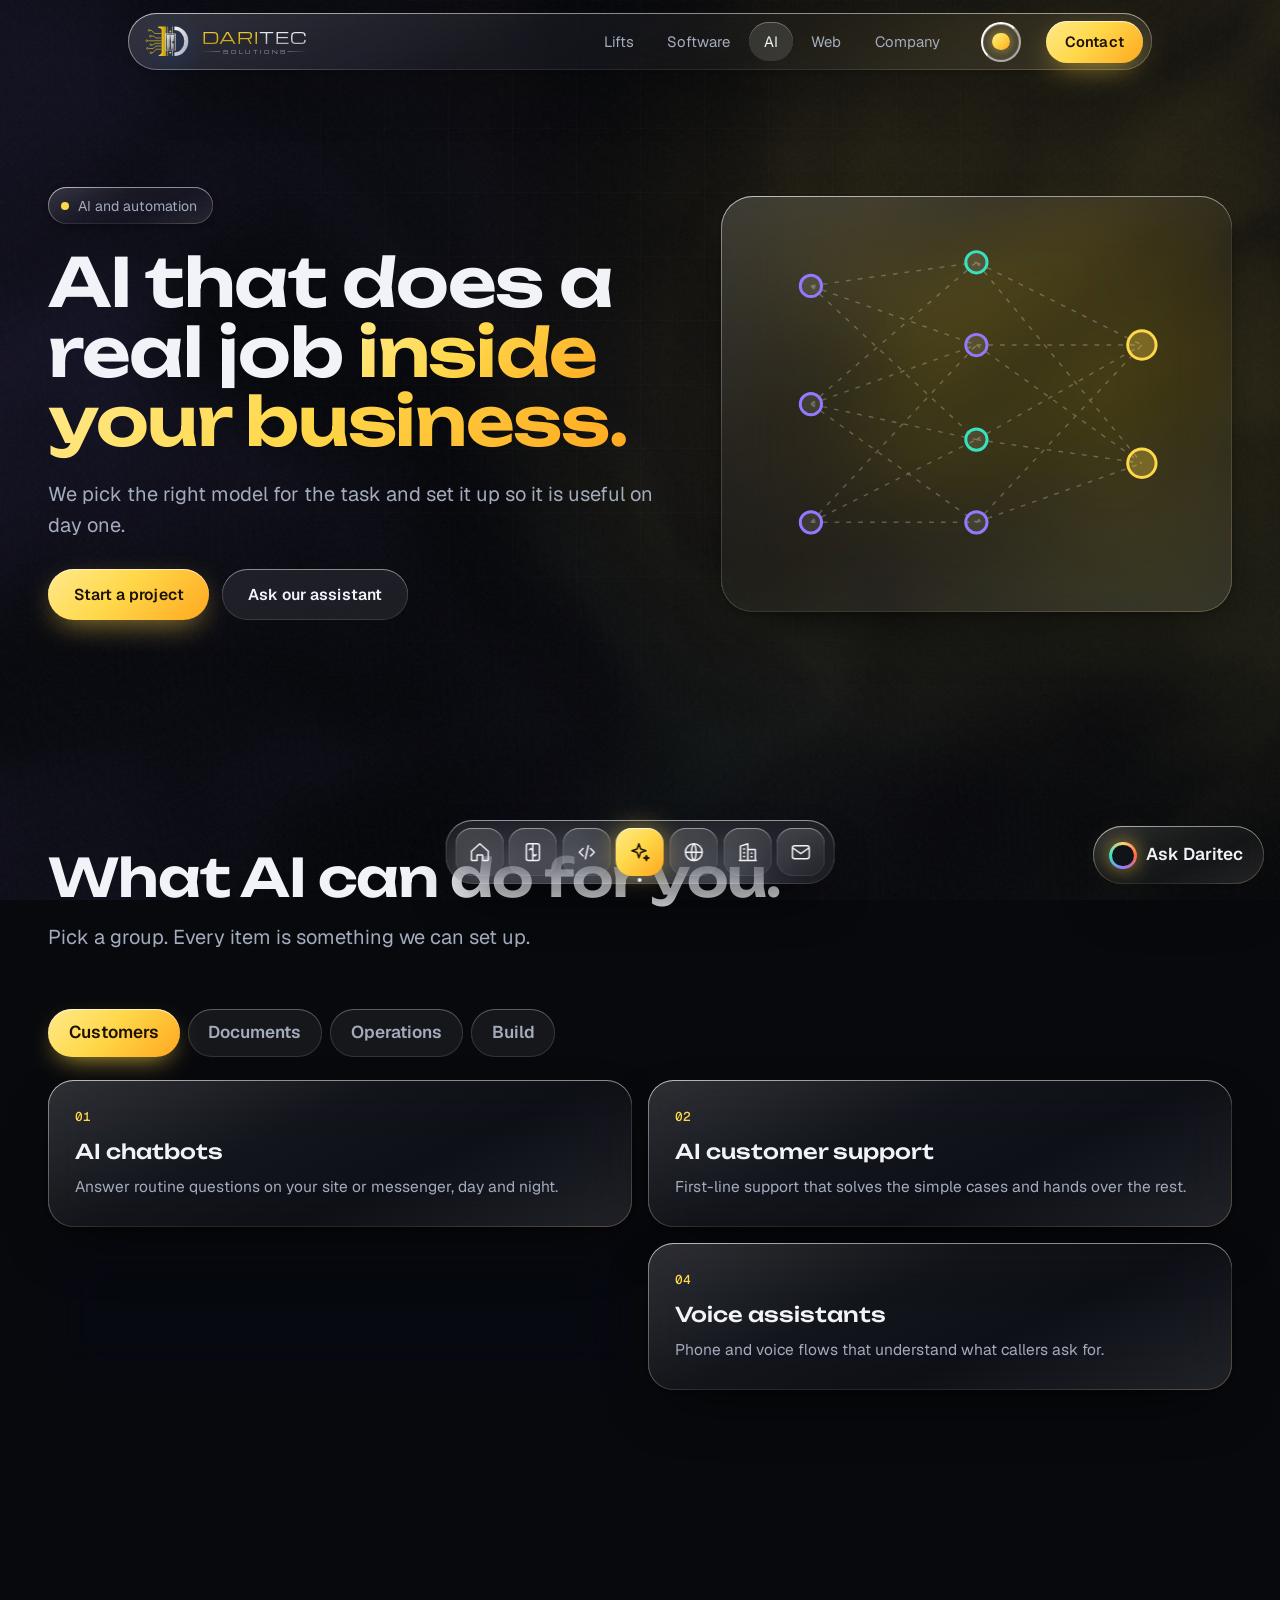
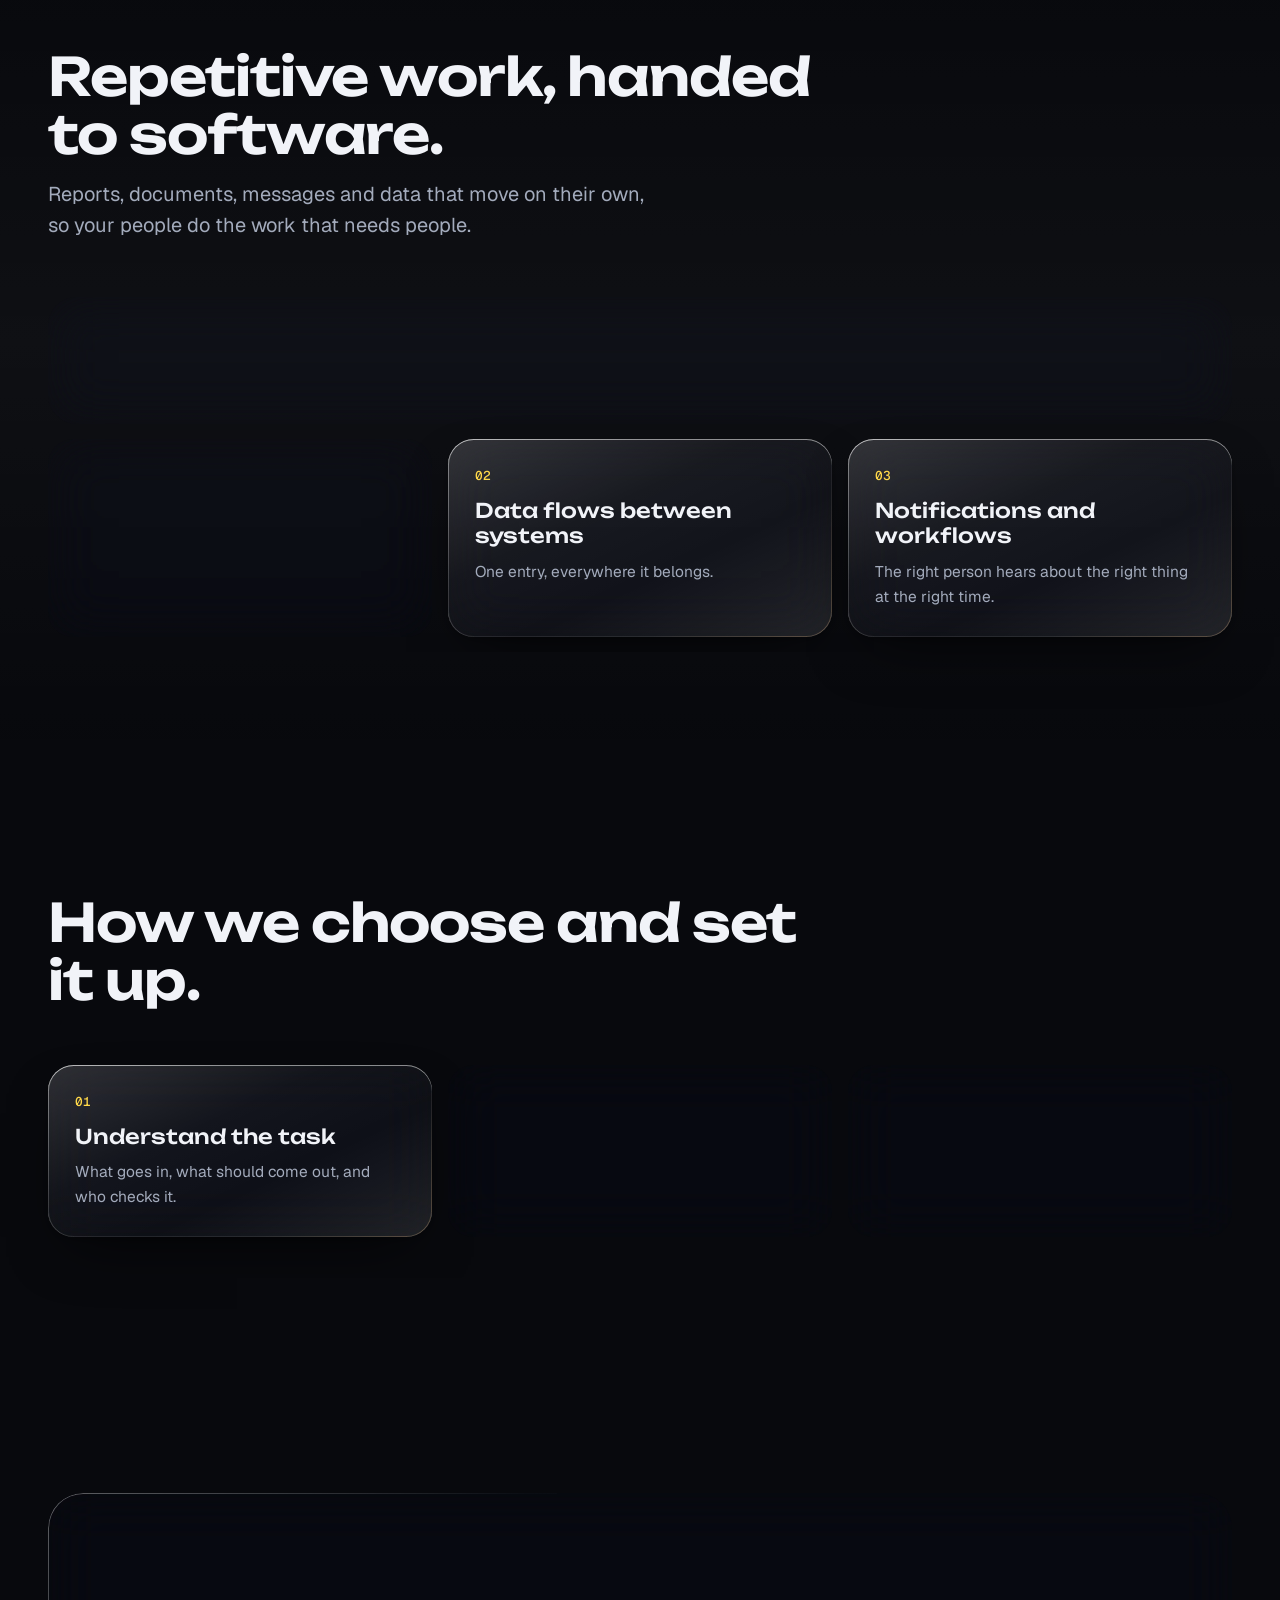
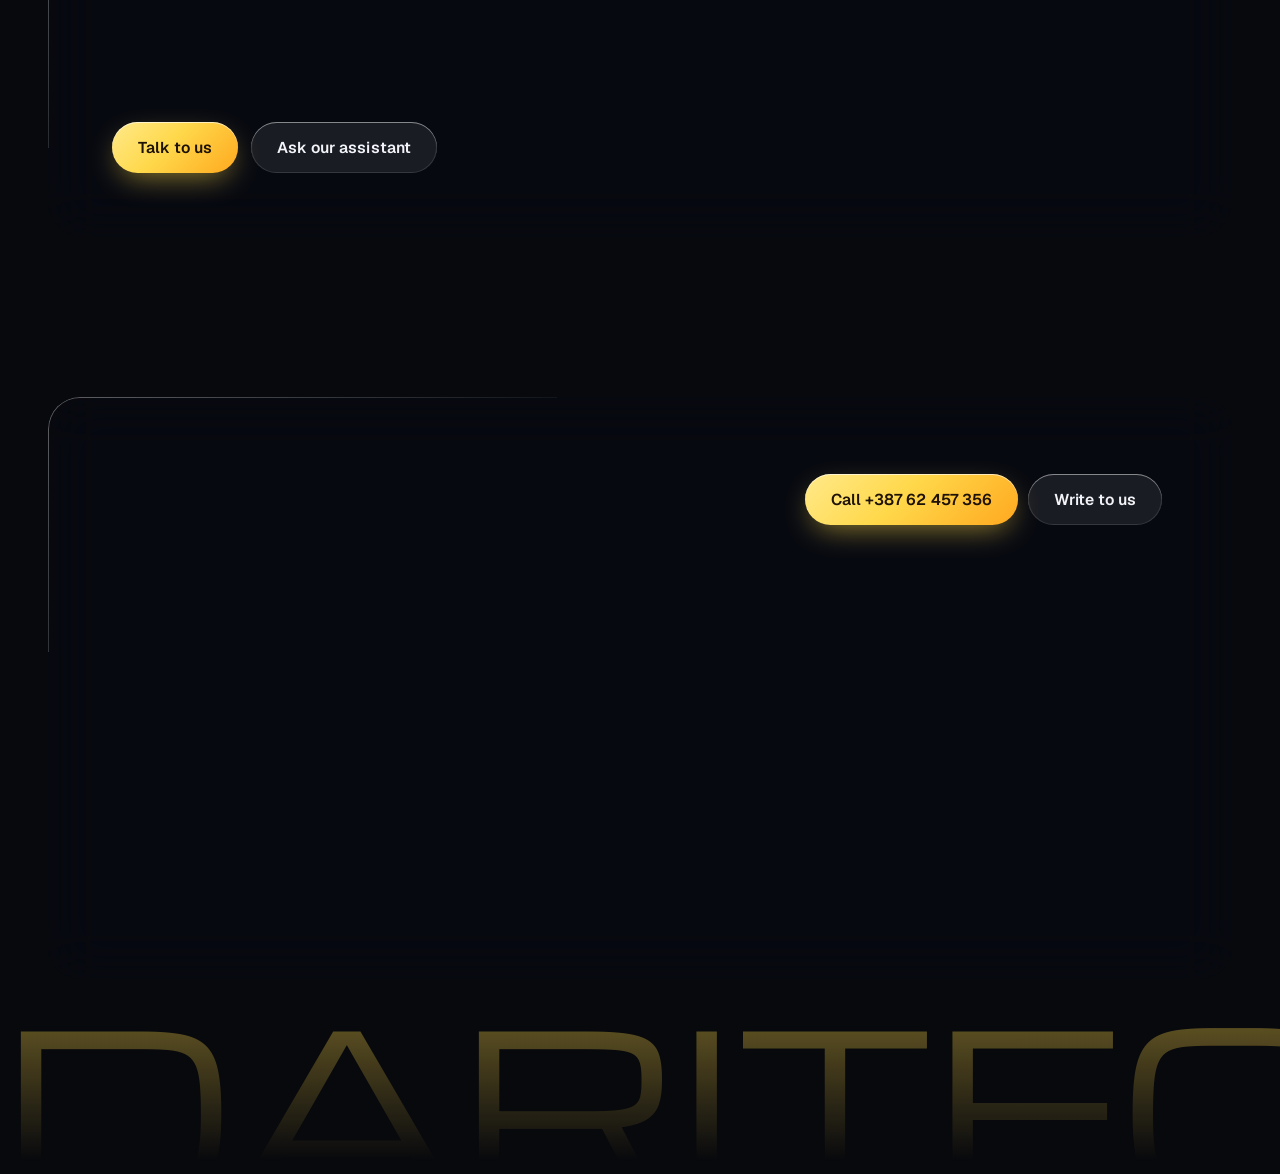
==== ai.html @ 6abeede3 "New multi-page Daritec site" ====
<!doctype html>
<html lang="en">
<head>
  <meta charset="utf-8" />
<meta name="viewport" content="width=device-width, initial-scale=1, viewport-fit=cover" />
<meta name="theme-color" content="#08090d" />
<meta name="color-scheme" content="dark" />
<link rel="icon" href="/favicon.ico" sizes="any" />
<link rel="icon" type="image/png" sizes="48x48" href="/favicon-48.png" />
<link rel="icon" type="image/png" sizes="192x192" href="/favicon-192.png" />
<link rel="apple-touch-icon" href="/apple-touch-icon.png" />
<meta property="og:type" content="website" />
<meta property="og:site_name" content="Daritec Solutions" />
<meta property="og:image" content="https://daritecsolutions.com/og.png" />
<meta name="twitter:card" content="summary_large_image" />
<script>document.documentElement.classList.add('js');try{var t=localStorage.getItem('dt-theme');if(t)document.documentElement.setAttribute('data-theme',t)}catch(e){}try{if(sessionStorage.getItem('dt-doors')){document.documentElement.classList.add('doors-closed')}}catch(e){}setTimeout(function(){if(!window.__dtReady)document.documentElement.classList.add('no-anim')},4000)</script>

  <title>AI and automation for business | Daritec Solutions</title>
  <meta name="description" content="AI chatbots, document processing, predictive lift maintenance, ticket and email automation, AI agents and consulting from Daritec Solutions in Banja Luka." />
  <link rel="canonical" href="https://daritecsolutions.com/ai.html" />
  <meta property="og:title" content="AI and automation for business | Daritec Solutions" />
  <meta property="og:description" content="AI chatbots, document processing, predictive lift maintenance, ticket and email automation, AI agents and consulting from Daritec Solutions in Banja Luka." />
  <meta property="og:url" content="https://daritecsolutions.com/ai.html" />
  <script type="module" crossorigin src="/main-3GThLf6i.js"></script>
  <link rel="stylesheet" crossorigin href="/main-Cq7RVBLX.css">
<link rel="preload" as="font" type="font/woff2" crossorigin href="/geist-latin-wght-normal-BgDaEnEv.woff2"><link rel="preload" as="font" type="font/woff2" crossorigin href="/unbounded-latin-wght-normal-D5afBTBx.woff2"></head>
<body data-page="ai">
  <svg width="0" height="0" style="position:absolute" aria-hidden="true" focusable="false"><symbol id="dmark" viewBox="0 0 1150 830">
<defs>
<linearGradient id="dm-b" x1="0" x2="1"><stop offset="0" style="stop-color:hsl(var(--lh) 91% 57%)"/><stop offset=".55" style="stop-color:hsl(var(--lh) 83% 48%)"/><stop offset="1" style="stop-color:hsl(var(--lh) 90% 38%)"/></linearGradient>
<linearGradient id="dm-bt" x1="0" x2="1"><stop offset="0" style="stop-color:hsl(var(--lh) 88% 44%)"/><stop offset="1" style="stop-color:hsl(var(--lh) 90% 57%)"/></linearGradient>
<linearGradient id="dm-s" x1="0" y1="0" x2="1" y2="1"><stop offset="0" stop-color="#f4f5f7"/><stop offset=".5" stop-color="#cfd2d7"/><stop offset="1" stop-color="#9ea2a9"/></linearGradient>
<linearGradient id="dm-r" x1="0" x2="1"><stop offset="0" stop-color="#8c9097"/><stop offset=".5" stop-color="#e9eaed"/><stop offset="1" stop-color="#9a9ea5"/></linearGradient>
<linearGradient id="dm-f" x1="0" y1="0" x2="1" y2="1"><stop offset="0" stop-color="#d9dbdf"/><stop offset="1" stop-color="#8d9199"/></linearGradient>
<linearGradient id="dm-d" x1="0" x2="1"><stop offset="0" stop-color="#6e7279"/><stop offset=".35" stop-color="#d9dbdf"/><stop offset=".6" stop-color="#9da1a8"/><stop offset="1" stop-color="#6a6e75"/></linearGradient>
<linearGradient id="dm-dv" x1="0" y1="0" x2="0" y2="1"><stop offset="0" stop-color="#fff" stop-opacity=".55"/><stop offset=".45" stop-color="#fff" stop-opacity="0"/><stop offset="1" stop-color="#000" stop-opacity=".25"/></linearGradient>
</defs>
<g fill="none" style="stroke:hsl(var(--lh) 82% 49%)" stroke-width="17" stroke-linejoin="round" stroke-linecap="butt">
<path d="M148 138H195L262 210H432"/><path d="M181 277H245L290 322H432"/><path d="M90 392H432"/>
<path d="M191 495H225L270 455H432"/><path d="M108 584H225L295 522H432"/><path d="M196 688H222L300 602H432"/>
</g>
<g fill="none" style="stroke:hsl(var(--lh) 82% 48%)" stroke-width="15">
<circle cx="125" cy="132" r="22"/><circle cx="158" cy="277" r="22"/><circle cx="65" cy="391" r="22"/>
<circle cx="167" cy="490" r="22"/><circle cx="85" cy="582" r="22"/><circle cx="172" cy="688" r="22"/>
</g>
<path fill="url(#dm-b)" d="M360 38H550V770H368Q354 768 360 754Q430 724 436 690V112Q432 82 352 68Q348 50 360 38Z"/>
<rect x="581" y="38" width="16" height="732" fill="url(#dm-r)"/><rect x="703" y="38" width="16" height="732" fill="url(#dm-r)"/>
<path style="fill:hsl(var(--lh) 87% 54%)" d="M622 180H684L653 125Z"/><path style="fill:hsl(var(--lh) 87% 54%)" d="M622 668H684L653 718Z"/>
<path fill="url(#dm-s)" d="M755 38A345 366 0 0 1 755 770V685A245 281 0 0 0 755 123Z"/>
<path fill="none" stroke="#fff" stroke-opacity=".8" stroke-width="3" d="M755 123A245 281 0 0 1 755 685"/>
<rect x="525" y="213" width="265" height="419" rx="3" fill="url(#dm-f)"/>
<rect x="553" y="238" width="210" height="369" fill="#0c0d10"/>
<rect x="560" y="248" width="90" height="352" fill="url(#dm-d)"/><rect x="660" y="248" width="95" height="352" fill="url(#dm-d)"/>
<rect x="560" y="248" width="195" height="352" fill="url(#dm-dv)"/>
<rect x="705" y="398" width="34" height="56" rx="8" fill="#0c0d10"/><rect x="712" y="408" width="20" height="14" rx="4" fill="#cfd2d7"/>
</symbol></svg>

<a class="skip" href="#main">Skip to content</a>

<div class="doors" id="doors" aria-hidden="true">
  <div class="doors__panel doors__panel--l"></div>
  <div class="doors__panel doors__panel--r"></div>
  <div class="doors__led"><b id="doorsFloor">AI</b><i></i></div>
</div>

<canvas class="bgfx" id="bgfx" aria-hidden="true"></canvas>
<div class="bgfx-fallback" aria-hidden="true"></div>
<div class="progress" aria-hidden="true"><i id="progressBar"></i></div>

<header class="bar" id="bar">
  <div class="bar__pill glass">
    <a class="brand" href="/" aria-label="Daritec Solutions, home">
      <svg class="brand__mark" viewBox="0 0 1150 830" aria-hidden="true"><use href="#dmark"/></svg>
      <span class="wm wm--sm" aria-label="Daritec Solutions"><span class="wm__t"><span class="wm__d">Dari</span><span class="wm__s">tec</span></span><span class="wm__sub">Solutions</span></span>
    </a>
    <nav class="bar__links" aria-label="Main"><a href="/lifts.html">Lifts</a><a href="/software.html">Software</a><a href="/ai.html" aria-current="page">AI</a><a href="/web.html">Web</a><a href="/company.html">Company</a></nav>
    <div class="theme" id="theme"><button class="theme__btn" id="themeBtn" type="button" aria-label="Change colour theme" aria-expanded="false" aria-controls="themePop"><i></i></button><div class="theme__pop" id="themePop" role="group" aria-label="Colour theme"></div></div>
    <a class="btn btn--amber btn--sm bar__cta" href="/contact.html" data-magnetic><span>Contact</span></a>
    <button class="bar__menu" id="menuBtn" type="button" aria-expanded="false" aria-controls="menu"><span class="sr">Menu</span><i></i><i></i></button>
  </div>
</header>

<div class="menu" id="menu" hidden>
  <nav class="menu__list" aria-label="All pages"><a href="/"><i class="menu__ic"><svg viewBox="0 0 24 24" fill="none" stroke="currentColor" stroke-width="1.6" stroke-linecap="round" stroke-linejoin="round" aria-hidden="true"><path d="M3 11l9-8 9 8v9a1 1 0 0 1-1 1h-5v-6H9v6H4a1 1 0 0 1-1-1z"/></svg></i><span><b>Home</b><small>Start page</small></span></a><a href="/lifts.html"><i class="menu__ic"><svg viewBox="0 0 24 24" fill="none" stroke="currentColor" stroke-width="1.6" stroke-linecap="round" stroke-linejoin="round" aria-hidden="true"><rect x="5" y="3" width="14" height="18" rx="2.2"/><path d="M12 3v18M8.4 9.4 10 8l1.2 1.4M15.6 14.6 14 16l-1.2-1.4"/></svg></i><span><b>Lift service</b><small>Service, repair and modernisation</small></span></a><a href="/software.html"><i class="menu__ic"><svg viewBox="0 0 24 24" fill="none" stroke="currentColor" stroke-width="1.6" stroke-linecap="round" stroke-linejoin="round" aria-hidden="true"><path d="M8 8l-4 4 4 4M16 8l4 4-4 4M13.6 5 10.4 19"/></svg></i><span><b>Software</b><small>Custom software engineering</small></span></a><a href="/ai.html" aria-current="page"><i class="menu__ic"><svg viewBox="0 0 24 24" fill="none" stroke="currentColor" stroke-width="1.6" stroke-linecap="round" stroke-linejoin="round" aria-hidden="true"><path d="M11 3l1.9 5.6L18.5 10.5 12.9 12.4 11 18l-1.9-5.6L3.5 10.5l5.6-1.9zM19 15.5l.7 2 2 .7-2 .7-.7 2-.7-2-2-.7 2-.7z"/></svg></i><span><b>AI and automation</b><small>AI models and automation</small></span></a><a href="/web.html"><i class="menu__ic"><svg viewBox="0 0 24 24" fill="none" stroke="currentColor" stroke-width="1.6" stroke-linecap="round" stroke-linejoin="round" aria-hidden="true"><circle cx="12" cy="12" r="9"/><path d="M3 12h18M12 3c3.2 3.2 3.2 14.8 0 18M12 3c-3.2 3.2-3.2 14.8 0 18"/></svg></i><span><b>Web development</b><small>Websites and web apps</small></span></a><a href="/company.html"><i class="menu__ic"><svg viewBox="0 0 24 24" fill="none" stroke="currentColor" stroke-width="1.6" stroke-linecap="round" stroke-linejoin="round" aria-hidden="true"><path d="M4 21V5.5L12 3v18M12 9h8v12M7.5 8.5h1M7.5 12.5h1M7.5 16.5h1M15.5 13h1M15.5 17h1M3 21h18"/></svg></i><span><b>Company</b><small>About us and partners</small></span></a><a href="/contact.html"><i class="menu__ic"><svg viewBox="0 0 24 24" fill="none" stroke="currentColor" stroke-width="1.6" stroke-linecap="round" stroke-linejoin="round" aria-hidden="true"><rect x="3" y="5" width="18" height="14" rx="2.4"/><path d="M3.5 7.5 12 13.5l8.5-6"/></svg></i><span><b>Contact</b><small>Call, write or visit</small></span></a></nav>
  <p class="menu__meta">+387 62 457 356<br />daritecsolution@gmail.com</p>
</div>

<nav class="dock" id="dock" aria-label="Quick navigation">
  <a href="/" aria-label="Home"><svg viewBox="0 0 24 24" fill="none" stroke="currentColor" stroke-width="1.6" stroke-linecap="round" stroke-linejoin="round" aria-hidden="true"><path d="M3 11l9-8 9 8v9a1 1 0 0 1-1 1h-5v-6H9v6H4a1 1 0 0 1-1-1z"/></svg><span>Home</span></a><a href="/lifts.html" aria-label="Lift service"><svg viewBox="0 0 24 24" fill="none" stroke="currentColor" stroke-width="1.6" stroke-linecap="round" stroke-linejoin="round" aria-hidden="true"><rect x="5" y="3" width="14" height="18" rx="2.2"/><path d="M12 3v18M8.4 9.4 10 8l1.2 1.4M15.6 14.6 14 16l-1.2-1.4"/></svg><span>Lift service</span></a><a href="/software.html" aria-label="Software"><svg viewBox="0 0 24 24" fill="none" stroke="currentColor" stroke-width="1.6" stroke-linecap="round" stroke-linejoin="round" aria-hidden="true"><path d="M8 8l-4 4 4 4M16 8l4 4-4 4M13.6 5 10.4 19"/></svg><span>Software</span></a><a href="/ai.html" aria-current="page" aria-label="AI and automation"><svg viewBox="0 0 24 24" fill="none" stroke="currentColor" stroke-width="1.6" stroke-linecap="round" stroke-linejoin="round" aria-hidden="true"><path d="M11 3l1.9 5.6L18.5 10.5 12.9 12.4 11 18l-1.9-5.6L3.5 10.5l5.6-1.9zM19 15.5l.7 2 2 .7-2 .7-.7 2-.7-2-2-.7 2-.7z"/></svg><span>AI and automation</span></a><a href="/web.html" aria-label="Web development"><svg viewBox="0 0 24 24" fill="none" stroke="currentColor" stroke-width="1.6" stroke-linecap="round" stroke-linejoin="round" aria-hidden="true"><circle cx="12" cy="12" r="9"/><path d="M3 12h18M12 3c3.2 3.2 3.2 14.8 0 18M12 3c-3.2 3.2-3.2 14.8 0 18"/></svg><span>Web development</span></a><a href="/company.html" aria-label="Company"><svg viewBox="0 0 24 24" fill="none" stroke="currentColor" stroke-width="1.6" stroke-linecap="round" stroke-linejoin="round" aria-hidden="true"><path d="M4 21V5.5L12 3v18M12 9h8v12M7.5 8.5h1M7.5 12.5h1M7.5 16.5h1M15.5 13h1M15.5 17h1M3 21h18"/></svg><span>Company</span></a><a href="/contact.html" aria-label="Contact"><svg viewBox="0 0 24 24" fill="none" stroke="currentColor" stroke-width="1.6" stroke-linecap="round" stroke-linejoin="round" aria-hidden="true"><rect x="3" y="5" width="18" height="14" rx="2.4"/><path d="M3.5 7.5 12 13.5l8.5-6"/></svg><span>Contact</span></a>
</nav>

  <main id="main">
    <section class="phero" id="top" aria-labelledby="h-hero">
      <div class="wrap phero__grid">
        <div class="phero__copy">
          <p class="pill glass" data-reveal><i class="dot"></i>AI and automation</p>
          <h1 id="h-hero" class="phero__title" data-split="hero">AI that does a real job <em>inside your business.</em></h1>
          <p class="lede" data-reveal>We pick the right model for the task and set it up so it is useful on day one.</p>
          <p class="hero__cta" data-reveal>
            <a class="btn btn--amber" href="/contact.html" data-magnetic><span>Start a project</span></a>
            <button class="btn btn--glass" type="button" data-open-chat data-magnetic><span>Ask our assistant</span></button>
          </p>
        </div>
        <div class="phero__vis" aria-hidden="true"><div class="netvis glass" data-glass><svg viewBox="0 0 400 320" fill="none"><g class="nl"><path d="M60 60L200 40M60 60L200 110M60 60L200 190M60 160L200 40M60 160L200 110M60 160L200 190M60 160L200 260M60 260L200 110M60 260L200 190M60 260L200 260M200 40L340 110M200 110L340 110M200 190L340 110M200 260L340 110M200 40L340 210M200 110L340 210M200 190L340 210M200 260L340 210"/></g><g class="nn"><circle cx="60" cy="60" r="9"/><circle cx="60" cy="160" r="9"/><circle cx="60" cy="260" r="9"/><circle cx="200" cy="40" r="9"/><circle cx="200" cy="110" r="9"/><circle cx="200" cy="190" r="9"/><circle cx="200" cy="260" r="9"/><circle cx="340" cy="110" r="12"/><circle cx="340" cy="210" r="12"/></g></svg></div></div>
      </div>
    </section>
    <section class="sec " id="uses" aria-labelledby="h-uses">
      <div class="wrap">
        <header class="sec__head"><h2 id="h-uses" data-split>What AI can do for you.</h2><p class="lede" data-reveal>Pick a group. Every item is something we can set up.</p></header>
        <div class="tabs" role="tablist" aria-label="AI use cases"><button class="tab is-on" type="button" role="tab" id="tab-0" aria-controls="pan-0" aria-selected="true">Customers</button><button class="tab" type="button" role="tab" id="tab-1" aria-controls="pan-1" aria-selected="false" tabindex="-1">Documents</button><button class="tab" type="button" role="tab" id="tab-2" aria-controls="pan-2" aria-selected="false" tabindex="-1">Operations</button><button class="tab" type="button" role="tab" id="tab-3" aria-controls="pan-3" aria-selected="false" tabindex="-1">Build</button></div><div class="tabpanel is-on" role="tabpanel" id="pan-0" aria-labelledby="tab-0"><div class="cards cards--tight" data-stagger><article class="card glass" data-glass data-tilt><b class="card__n">01</b><h3>AI chatbots</h3><p>Answer routine questions on your site or messenger, day and night.</p></article><article class="card glass" data-glass data-tilt><b class="card__n">02</b><h3>AI customer support</h3><p>First-line support that solves the simple cases and hands over the rest.</p></article><article class="card glass" data-glass data-tilt><b class="card__n">03</b><h3>AI sales assistants</h3><p>Qualify inquiries and prepare offers while your team sleeps.</p></article><article class="card glass" data-glass data-tilt><b class="card__n">04</b><h3>Voice assistants</h3><p>Phone and voice flows that understand what callers ask for.</p></article></div></div><div class="tabpanel" role="tabpanel" id="pan-1" aria-labelledby="tab-1" hidden><div class="cards cards--tight" data-stagger><article class="card glass" data-glass data-tilt><b class="card__n">01</b><h3>Document processing</h3><p>Read, sort and summarize contracts, forms and letters.</p></article><article class="card glass" data-glass data-tilt><b class="card__n">02</b><h3>Invoice extraction</h3><p>Pull amounts, dates and suppliers from invoices into your system.</p></article><article class="card glass" data-glass data-tilt><b class="card__n">03</b><h3>Reports and dashboards</h3><p>Numbers turned into a clear report, written for you every week.</p></article></div></div><div class="tabpanel" role="tabpanel" id="pan-2" aria-labelledby="tab-2" hidden><div class="cards cards--tight" data-stagger><article class="card glass" data-glass data-tilt><b class="card__n">01</b><h3>Predictive lift maintenance</h3><p>Flag wear in lifts before it becomes a breakdown.</p></article><article class="card glass" data-glass data-tilt><b class="card__n">02</b><h3>Fault diagnosis</h3><p>Suggest the likely cause from fault codes and service history.</p></article><article class="card glass" data-glass data-tilt><b class="card__n">03</b><h3>Ticket automation</h3><p>Sort, route and answer service tickets automatically.</p></article><article class="card glass" data-glass data-tilt><b class="card__n">04</b><h3>Email automation</h3><p>Read incoming mail, draft replies and file what matters.</p></article><article class="card glass" data-glass data-tilt><b class="card__n">05</b><h3>AI scheduling and dispatch</h3><p>Plan the day and send the nearest technician.</p></article></div></div><div class="tabpanel" role="tabpanel" id="pan-3" aria-labelledby="tab-3" hidden><div class="cards cards--tight" data-stagger><article class="card glass" data-glass data-tilt><b class="card__n">01</b><h3>Content and marketing</h3><p>Drafts, product texts and social posts in your voice.</p></article><article class="card glass" data-glass data-tilt><b class="card__n">02</b><h3>Code assistants</h3><p>AI that helps your team write, review and test software faster.</p></article><article class="card glass" data-glass data-tilt><b class="card__n">03</b><h3>Custom AI agents</h3><p>Agents that use your tools and complete a whole task end to end.</p></article><article class="card glass" data-glass data-tilt><b class="card__n">04</b><h3>Integrations</h3><p>AI connected to the systems you already use.</p></article></div></div>
      </div>
    </section>
    <section class="sec sec--alt" id="automation" aria-labelledby="h-automation">
      <div class="wrap">
        <header class="sec__head"><h2 id="h-automation" data-split>Repetitive work, handed to software.</h2><p class="lede" data-reveal>Reports, documents, messages and data that move on their own, so your people do the work that needs people.</p></header>
        <div class="pipe glass" data-glass aria-hidden="true">
  <div class="pipe__node"><b>Inbox</b><small>Mail, forms, files</small></div><i class="pipe__line"></i>
  <div class="pipe__node pipe__node--ai"><b>AI</b><small>Read and decide</small></div><i class="pipe__line"></i>
  <div class="pipe__node"><b>Your system</b><small>Updated for you</small></div>
  <span class="pipe__dot"></span><span class="pipe__dot pipe__dot--b"></span><span class="pipe__dot pipe__dot--c"></span>
</div><div class="cards" data-stagger><article class="card glass" data-glass data-tilt><b class="card__n">01</b><h3>Reports and documents</h3><p>Generated, filed and sent without anyone opening a template.</p></article><article class="card glass" data-glass data-tilt><b class="card__n">02</b><h3>Data flows between systems</h3><p>One entry, everywhere it belongs.</p></article><article class="card glass" data-glass data-tilt><b class="card__n">03</b><h3>Notifications and workflows</h3><p>The right person hears about the right thing at the right time.</p></article></div>
      </div>
    </section>
    <section class="sec " id="how" aria-labelledby="h-how">
      <div class="wrap">
        <header class="sec__head"><h2 id="h-how" data-split>How we choose and set it up.</h2></header>
        <div class="cards" data-stagger><article class="card glass" data-glass data-tilt><b class="card__n">01</b><h3>Understand the task</h3><p>What goes in, what should come out, and who checks it.</p></article><article class="card glass" data-glass data-tilt><b class="card__n">02</b><h3>Pick the model</h3><p>The right model and the right size for the job, not the biggest one.</p></article><article class="card glass" data-glass data-tilt><b class="card__n">03</b><h3>Set up and hand over</h3><p>Connected to your tools, tested on your real cases, explained to your team.</p></article></div>
      </div>
    </section>

    <section class="sec sec--cta" aria-labelledby="h-cta">
      <div class="wrap">
        <div class="cta glass" data-glass>
          <h2 id="h-cta" data-split>Not sure where AI fits?</h2>
          <p class="lede">Describe one task your team repeats. We will tell you honestly if AI helps.</p>
          <p class="cta__row">
            <a class="btn btn--amber" href="/contact.html" data-magnetic><span>Talk to us</span></a>
            <button class="btn btn--glass" type="button" data-open-chat data-magnetic><span>Ask our assistant</span></button>
          </p>
        </div>
      </div>
    </section>
  </main>

  <footer class="foot" id="foot">
  <div class="wrap">
    <div class="foot__panel glass" data-glass>
      <div class="foot__cta">
        <div>
          <h2 class="foot__cta-title">Lift problem or a software idea?</h2>
          <p>Call us or send a short message. We reply to every inquiry.</p>
        </div>
        <div class="foot__cta-btns">
          <a class="btn btn--amber" href="tel:+38762457356"><span>Call +387 62 457 356</span></a>
          <a class="btn btn--glass" href="/contact.html"><span>Write to us</span></a>
        </div>
      </div>
      <div class="foot__top">
        <div class="foot__brand">
          <div class="foot__lock"><svg class="foot__mark" viewBox="0 0 1150 830" aria-hidden="true"><use href="#dmark"/></svg>
          <p class="foot__name"><span class="wm " aria-label="Daritec Solutions"><span class="wm__t"><span class="wm__d">Dari</span><span class="wm__s">tec</span></span><span class="wm__sub">Solutions</span><span class="wm__llc">d.o.o.</span></span></p></div>
          <p class="foot__tag">Where steel meets software. Lift service, software and AI from Banja Luka.</p>
        </div>
        <nav class="foot__col" aria-label="Footer">
          <h3>Explore</h3>
          <a href="/">Home</a><a href="/lifts.html">Lift service</a><a href="/software.html">Software</a><a href="/ai.html">AI and automation</a><a href="/web.html">Web development</a><a href="/company.html">Company</a><a href="/contact.html">Contact</a>
        </nav>
        <address class="foot__col foot__contact">
          <h3>Contact</h3>
          <a href="tel:+38762457356">+387 62 457 356</a>
          <a href="mailto:daritecsolution@gmail.com">daritecsolution@gmail.com</a>
          <a href="https://wa.me/38762457356" rel="noopener">WhatsApp</a>
          <span>Banja Luka, Bosnia and Herzegovina</span>
          <span class="foot__ceo">Dario Stanar, CEO</span>
        </address>
      </div>
      <div class="foot__bottom">
        <p>&copy; <span id="year">2026</span> Daritec Solutions d.o.o. All rights reserved.</p>
        <a href="#top" class="foot__top-link">Back to top</a>
      </div>
    </div>
  </div>
  <p class="foot__giant" aria-hidden="true">DARITEC</p>
</footer>

</body>
</html>
---- main-Cq7RVBLX.css ----
@font-face{font-family:Michroma;font-style:normal;font-display:swap;font-weight:400;src:url(/michroma-latin-400-normal-4gS0VCia.woff2)format("woff2")}@font-face{font-family:Unbounded Variable;font-style:normal;font-display:swap;font-weight:200 900;src:url(/unbounded-latin-ext-wght-normal-D6H-S6MW.woff2)format("woff2-variations");unicode-range:U+100-2BA,U+2BD-2C5,U+2C7-2CC,U+2CE-2D7,U+2DD-2FF,U+304,U+308,U+329,U+1D00-1DBF,U+1E00-1E9F,U+1EF2-1EFF,U+2020,U+20A0-20AB,U+20AD-20C0,U+2113,U+2C60-2C7F,U+A720-A7FF}@font-face{font-family:Unbounded Variable;font-style:normal;font-display:swap;font-weight:200 900;src:url(/unbounded-latin-wght-normal-D5afBTBx.woff2)format("woff2-variations");unicode-range:U+??,U+131,U+152-153,U+2BB-2BC,U+2C6,U+2DA,U+2DC,U+304,U+308,U+329,U+2000-206F,U+20AC,U+2122,U+2191,U+2193,U+2212,U+2215,U+FEFF,U+FFFD}@font-face{font-family:Geist Variable;font-style:normal;font-display:swap;font-weight:100 900;src:url(/geist-latin-ext-wght-normal-DC-KSUi6.woff2)format("woff2-variations");unicode-range:U+100-2BA,U+2BD-2C5,U+2C7-2CC,U+2CE-2D7,U+2DD-2FF,U+304,U+308,U+329,U+1D00-1DBF,U+1E00-1E9F,U+1EF2-1EFF,U+2020,U+20A0-20AB,U+20AD-20C0,U+2113,U+2C60-2C7F,U+A720-A7FF}@font-face{font-family:Geist Variable;font-style:normal;font-display:swap;font-weight:100 900;src:url(/geist-latin-wght-normal-BgDaEnEv.woff2)format("woff2-variations");unicode-range:U+??,U+131,U+152-153,U+2BB-2BC,U+2C6,U+2DA,U+2DC,U+304,U+308,U+329,U+2000-206F,U+20AC,U+2122,U+2191,U+2193,U+2212,U+2215,U+FEFF,U+FFFD}@font-face{font-family:Geist Mono Variable;font-style:normal;font-display:swap;font-weight:100 900;src:url(/geist-mono-latin-ext-wght-normal-Bwz-egvJ.woff2)format("woff2-variations");unicode-range:U+100-2BA,U+2BD-2C5,U+2C7-2CC,U+2CE-2D7,U+2DD-2FF,U+304,U+308,U+329,U+1D00-1DBF,U+1E00-1E9F,U+1EF2-1EFF,U+2020,U+20A0-20AB,U+20AD-20C0,U+2113,U+2C60-2C7F,U+A720-A7FF}@font-face{font-family:Geist Mono Variable;font-style:normal;font-display:swap;font-weight:100 900;src:url(/geist-mono-latin-wght-normal-XN7g48iV.woff2)format("woff2-variations");unicode-range:U+??,U+131,U+152-153,U+2BB-2BC,U+2C6,U+2DA,U+2DC,U+304,U+308,U+329,U+2000-206F,U+20AC,U+2122,U+2191,U+2193,U+2212,U+2215,U+FEFF,U+FFFD}:root{--ink:#08090d;--ink-2:#0e1015;--frost:#f1f3f8;--mist:#a3abbc;--line:#ffffff1f;--amber:#ffb53b;--ember:#ff6a3a;--violet:#9279ff;--mint:#36e2c0;--lt:#ffd27a;--amber-grad:linear-gradient(135deg, var(--lt) 0%, var(--amber) 45%, var(--ember) 100%);--display:"Unbounded Variable", "Unbounded", system-ui, sans-serif;--sans:"Geist Variable", "Geist", system-ui, -apple-system, "Segoe UI", sans-serif;--mono:"Geist Mono Variable", "Geist Mono", ui-monospace, Menlo, monospace;--ease:cubic-bezier(.22, 1, .36, 1);--pad:clamp(1.1rem, 4vw, 3rem);--max:76rem}*,:before,:after{box-sizing:border-box}html{-webkit-text-size-adjust:100%;overscroll-behavior-x:none;scroll-behavior:auto;max-width:100%;overflow-x:hidden}body{touch-action:pan-y pinch-zoom;background:var(--ink);max-width:100vw;min-height:100svh;color:var(--frost);font-family:var(--sans);-webkit-font-smoothing:antialiased;text-rendering:optimizelegibility;margin:0;font-size:clamp(1rem,.96rem + .2vw,1.075rem);line-height:1.6;overflow-x:hidden}img,svg{max-width:100%;display:block}a{color:inherit;text-decoration:none}button{font:inherit;color:inherit;cursor:pointer}h1,h2,h3,p{margin:0}ul,ol{margin:0;padding:0;list-style:none}address{font-style:normal}.sr{clip:rect(0 0 0 0);white-space:nowrap;width:1px;height:1px;position:absolute;overflow:hidden}.skip{z-index:200;background:var(--amber);color:#1a1206;border-radius:.8rem;padding:.7rem 1rem;font-weight:600;transition:top .2s;position:fixed;top:-4rem;left:1rem}.skip:focus{top:1rem}:focus-visible{outline:2px solid var(--amber);outline-offset:3px;border-radius:.6rem}::selection{background:var(--amber);color:#1a1206}.wrap{width:min(100% - 2 * var(--pad), var(--max));margin-inline-start:auto;margin-inline-end:auto}.bgfx{z-index:-3;width:100%;max-width:100vw;height:100%;display:block;position:fixed;top:0;bottom:0;left:0;right:0}.bgfx-fallback{z-index:-4;background:radial-gradient(60rem 40rem at 85% -10%, rgba(var(--ac-rgb), .22), transparent 60%), radial-gradient(50rem 40rem at -10% 30%, #9279ff33, transparent 60%), radial-gradient(50rem 40rem at 60% 110%, #36e2c01f, transparent 60%), var(--ink);position:fixed;top:0;bottom:0;left:0;right:0}body:after{content:"";z-index:-2;pointer-events:none;opacity:.5;background-image:linear-gradient(#ffffff09 1px,#0000 1px),linear-gradient(90deg,#ffffff09 1px,#0000 1px);background-size:64px 64px;position:fixed;top:0;bottom:0;left:0;right:0;-webkit-mask-image:radial-gradient(at 50% 30%,#000 20%,#0000 75%);mask-image:radial-gradient(at 50% 30%,#000 20%,#0000 75%)}.progress{z-index:120;pointer-events:none;height:2px;position:fixed;top:0;left:0;right:0}.progress i{transform-origin:0;background:var(--amber-grad);width:100%;height:100%;display:block;transform:scaleX(0)}.glass{--r:1.6rem;isolation:isolate;border-radius:var(--r);-webkit-backdrop-filter:blur(26px)saturate(180%)brightness(1.05);backdrop-filter:blur(26px)saturate(180%)brightness(1.05);background:linear-gradient(155deg,#ffffff29 0%,#ffffff0d 38%,#ffffff08 62%,#ffffff1a 100%);position:relative;box-shadow:inset 0 1px #ffffff80,inset 0 -1px #ffffff14,inset 1px 0 #ffffff24,inset -1px 0 #ffffff0f,0 24px 60px -24px #000000bf,0 2px 6px #00000040}.glass:before{content:"";border-radius:inherit;z-index:-1;pointer-events:none;background:radial-gradient(22rem circle at var(--mx,50%) var(--my,0%), #ffffff42, #ffbe6e14 38%, transparent 62%);opacity:0;transition:opacity .45s var(--ease);position:absolute;top:0;bottom:0;left:0;right:0}.glass.is-lit:before{opacity:1}.glass:after{content:"";border-radius:inherit;pointer-events:none;-webkit-mask-composite:xor;opacity:.55;background:linear-gradient(140deg,#ffffffa6,#ffffff0a 30%,#ffffff05 70%,#ffbe6e66);padding:1px;position:absolute;top:0;bottom:0;left:0;right:0;-webkit-mask-image:linear-gradient(#000 0 0),linear-gradient(#000 0 0);-webkit-mask-position:0 0,0 0;-webkit-mask-size:auto,auto;-webkit-mask-repeat:repeat,repeat;-webkit-mask-clip:content-box,border-box;-webkit-mask-origin:content-box,border-box;-webkit-mask-composite:xor;mask-composite:exclude;-webkit-mask-source-type:auto,auto;mask-mode:match-source,match-source}.btn{letter-spacing:.005em;white-space:nowrap;min-height:3.2rem;transition:transform .35s var(--ease), box-shadow .35s var(--ease), background .35s;will-change:transform;border:0;border-radius:999px;justify-content:center;align-items:center;gap:.6rem;padding:.8rem 1.6rem;font-size:.98rem;font-weight:600;display:inline-flex;position:relative;overflow:hidden}.btn span{z-index:1;position:relative}.btn--amber{color:#1d1204;background:var(--amber-grad);box-shadow:inset 0 1px 0 #ffffffa6, 0 10px 30px -8px rgba(var(--ac-rgb), .6)}.btn--amber:hover{box-shadow:inset 0 1px 0 #fffc, 0 16px 40px -8px rgba(var(--ac-rgb), .85)}.btn--glass{color:var(--frost);-webkit-backdrop-filter:blur(18px)saturate(160%);backdrop-filter:blur(18px)saturate(160%);background:#ffffff14;box-shadow:inset 0 1px #fff6,inset 0 0 0 1px #ffffff1f}.btn--glass:hover{background:#ffffff29}.btn--sm{min-height:2.6rem;padding:.5rem 1.2rem;font-size:.92rem}.btn--wide{width:100%}.btn:after{content:"";border-radius:inherit;transition:transform .7s var(--ease);pointer-events:none;background:linear-gradient(110deg,#0000 30%,#ffffff73 50%,#0000 70%);position:absolute;top:0;bottom:0;left:0;right:0;transform:translate(-120%)}.btn:hover:after{transform:translate(120%)}.pill{--r:999px;color:var(--mist);align-items:center;gap:.6rem;padding:.45rem 1rem .45rem .8rem;font-size:.88rem;display:inline-flex}.dot{background:var(--amber);width:.5rem;height:.5rem;box-shadow:0 0 0 0 rgba(var(--ac-rgb), .6);border-radius:50%;animation:2.4s infinite ping}@keyframes ping{0%{box-shadow:0 0 0 0 rgba(var(--ac-rgb), .55)}70%{box-shadow:0 0 0 .6rem rgba(var(--ac-rgb), 0)}to{box-shadow:0 0 0 0 rgba(var(--ac-rgb), 0)}}.chips{flex-wrap:wrap;gap:.5rem;display:flex}.chips li{color:#e6e9f1;background:#ffffff12;border-radius:999px;padding:.35rem .85rem;font-size:.88rem;box-shadow:inset 0 0 0 1px #ffffff1f,inset 0 1px #fff3}.chips--lg li{padding:.7rem 1.3rem;font-size:1.02rem}.lede{color:var(--mist);max-width:38rem;font-size:clamp(1.05rem,1rem + .35vw,1.25rem);line-height:1.55}em{background:var(--amber-grad);color:#0000;-webkit-background-clip:text;background-clip:text;font-style:normal}.doors{z-index:300;pointer-events:none;visibility:hidden;position:fixed;top:0;bottom:0;left:0;right:0}.doors__panel{background:linear-gradient(120deg,#1b1e27 0%,#0d0f14 55%,#171a22 100%);width:50.5%;position:absolute;top:0;bottom:0;box-shadow:inset 0 0 0 1px #ffffff14,inset 0 1px #fff3}.doors__panel:before{content:"";background:linear-gradient(100deg,#0000 20%,#ffffff17 38%,#0000 52%);position:absolute;top:0;bottom:0;left:0;right:0}.doors__panel--l{left:0}.doors__panel--r{right:0}.doors__panel--l:after,.doors__panel--r:after{content:"";width:3px;box-shadow:0 0 22px rgba(var(--ac-rgb), .9);background:linear-gradient(#ffe3a8,#ffb53b,#ff6a3a);position:absolute;top:0;bottom:0}.doors__panel--l:after{right:0}.doors__panel--r:after{left:0}.doors__led{opacity:0;font-family:var(--mono);color:var(--amber);background:#050608;border-radius:.9rem;align-items:center;gap:.7rem;padding:.5rem 1rem;display:flex;position:absolute;top:2rem;left:50%;transform:translate(-50%);box-shadow:inset 0 0 0 1px #ffffff1f}.doors__led b{letter-spacing:.08em;text-transform:uppercase;text-shadow:0 0 14px rgba(var(--ac-rgb), .9);font-size:1.1rem;font-weight:600}.doors__led i{border-inline-start:.5rem solid #0000;border-inline-end:.5rem solid #0000;border-bottom:.8rem solid var(--amber);width:0;height:0;filter:drop-shadow(0 0 6px rgba(var(--ac-rgb), .9))}.doors-closed .doors{visibility:visible}.doors-closed .doors__led{opacity:1}.doors.is-active{visibility:visible}.bar{z-index:100;padding:max(.8rem, env(safe-area-inset-top)) var(--pad) 0;pointer-events:none;transition:transform .5s var(--ease);justify-content:center;display:flex;position:fixed;top:0;bottom:auto;left:0;right:0}.bar.is-hidden{transform:translateY(-130%)}.bar__pill{pointer-events:auto;--r:999px;align-items:center;gap:clamp(.8rem,2vw,2rem);width:min(100%,64rem);padding:.5rem .55rem .5rem 1rem;display:flex}.brand{align-items:center;gap:.7rem;margin-right:auto;display:flex}.brand__mark{filter:drop-shadow(0 4px 12px #1464e659);width:2.9rem;height:2.09rem}.brand .wm{align-items:center;font-size:1.02rem}.brand .wm__sub{letter-spacing:.5em;gap:.6em;padding-left:0;font-size:.32em}.bar__links{gap:.2rem;display:none}.bar__links a{color:var(--mist);border-radius:999px;padding:.5rem .95rem;font-size:.93rem;transition:color .25s,background .25s;position:relative}.bar__links a:hover{color:var(--frost);background:#ffffff14}.bar__links a[aria-current=page]{color:var(--frost);background:#ffffff1f;box-shadow:inset 0 1px #ffffff4d}.bar__menu{background:#ffffff1a;border:0;border-radius:50%;width:2.6rem;height:2.6rem;position:relative;box-shadow:inset 0 1px #ffffff59}.bar__menu i{background:var(--frost);height:2px;transition:transform .4s var(--ease);border-radius:2px;position:absolute;left:.85rem;right:.85rem}.bar__menu i:first-of-type{top:1rem}.bar__menu i:nth-of-type(2){top:1.5rem}.bar__menu[aria-expanded=true] i:first-of-type{transform:translateY(.25rem)rotate(45deg)}.bar__menu[aria-expanded=true] i:nth-of-type(2){transform:translateY(-.25rem)rotate(-45deg)}.bar__cta{display:none}@media (min-width:62rem){.bar__links{display:flex}.bar__cta{display:inline-flex}.bar__menu{display:none}}.menu{z-index:90;padding:5.2rem var(--pad) 1.5rem;-webkit-backdrop-filter:blur(36px)saturate(170%);backdrop-filter:blur(36px)saturate(170%);background:#08090db8;flex-direction:column;justify-content:flex-start;gap:1rem;display:flex;position:fixed;top:0;bottom:0;left:0;right:0;overflow-y:auto}.menu[hidden]{display:none}.menu__list{gap:.5rem;width:min(100%,30rem);margin-inline-start:auto;margin-inline-end:auto;display:grid}.menu__list a{background:#ffffff0f;border-radius:1.1rem;align-items:center;gap:.9rem;padding:.6rem .8rem .6rem .6rem;transition:background .3s;display:flex;box-shadow:inset 0 1px #ffffff40,inset 0 0 0 1px #ffffff12}.menu__list a:active,.menu__list a:hover{background:#ffffff1f}.menu__ic{width:2.6rem;height:2.6rem;color:var(--frost);background:linear-gradient(160deg,#fff3,#ffffff0a);border-radius:.85rem;flex:none;place-items:center;display:grid;box-shadow:inset 0 1px #fff6}.menu__ic svg{width:1.3rem;height:1.3rem}.menu__list a span{flex-direction:column;gap:.12rem;min-width:0;display:flex}.menu__list a b{font-family:var(--sans);font-size:1.02rem;font-weight:600;line-height:1.2}.menu__list a small{color:var(--mist);font-size:.82rem;line-height:1.3}.menu__list a[aria-current=page]{background:rgba(var(--ac-rgb), .14);box-shadow:inset 0 1px 0 #ffffff59, inset 0 0 0 1px rgba(var(--ac-rgb), .45)}.menu__list a[aria-current=page] .menu__ic{color:#1d1204;background:var(--amber-grad)}.menu__meta{width:min(100%,30rem);color:var(--mist);background:#ffffff0d;border-radius:1.1rem;margin-inline-start:auto;margin-inline-end:auto;padding:.9rem 1rem;font-size:.9rem;line-height:1.6}.dock{z-index:80;-webkit-backdrop-filter:blur(26px)saturate(190%);backdrop-filter:blur(26px)saturate(190%);background:#ffffff12;border-radius:1.7rem;align-items:flex-end;gap:.35rem;padding:.5rem .6rem;display:none;position:fixed;bottom:1rem;left:50%;translate:-50%;box-shadow:inset 0 1px #ffffff73,inset 0 0 0 1px #ffffff1f,0 24px 50px -18px #000}.dock a{--s:1;--lift:0px;width:3rem;height:3rem;color:var(--frost);transform-origin:50% 100%;transform:translateY(var(--lift)) scale(var(--s));transition:transform .28s var(--ease), background .3s, color .3s;will-change:transform;background:linear-gradient(160deg,#ffffff29,#ffffff08);border-radius:1rem;place-items:center;display:grid;position:relative;box-shadow:inset 0 1px #fff6,inset 0 0 0 1px #ffffff14}.dock a svg{width:1.4rem;height:1.4rem}.dock a:hover{background:linear-gradient(160deg,#ffffff47,#ffffff0f)}.dock a:focus-visible{background:linear-gradient(160deg,#ffffff47,#ffffff0f)}.dock a span{color:var(--frost);white-space:nowrap;opacity:0;pointer-events:none;transition:opacity .2s, translate .3s var(--ease);background:#08090de0;border-radius:.7rem;padding:.3rem .7rem;font-size:.8rem;position:absolute;bottom:calc(100% + .75rem);left:50%;translate:-50% .3rem;box-shadow:inset 0 0 0 1px #ffffff24}.dock a:hover span{opacity:1;translate:-50%}.dock a:focus-visible span{opacity:1;translate:-50%}.dock a[aria-current=page]{color:#1d1204;background:var(--amber-grad);box-shadow:inset 0 1px 0 #ffffffb3, 0 0 24px rgba(var(--ac-rgb), .45)}.dock a[aria-current=page]:after{content:"";background:var(--frost);border-radius:50%;width:.28rem;height:.28rem;position:absolute;bottom:-.38rem}@media (min-width:62rem){.dock{display:flex}.foot{padding-bottom:6.5rem}}.hero{align-items:center;min-height:100svh;padding:7.5rem 0 4rem;display:flex;position:relative}.hero__grid{align-items:center;gap:3rem;display:grid}.hero__copy{flex-direction:column;align-items:flex-start;gap:1.5rem;display:flex}.hero__title,.phero__title{font-family:var(--display);letter-spacing:-.02em;font-weight:600;line-height:1.04}.hero__title{font-size:clamp(2.3rem,1.3rem + 3.9vw,4.3rem)}.phero__title{font-size:clamp(2.1rem,1.2rem + 4vw,4.2rem)}.hero__ticker{font-family:var(--mono);color:var(--mist);font-size:clamp(1rem,.9rem + .5vw,1.25rem)}.hero__ticker b{color:var(--amber);font-weight:500}.hero__ticker b:after{content:"";vertical-align:-.18em;background:var(--amber);width:.55ch;height:1.1em;margin-left:.2ch;animation:1s steps(2,end) infinite blink;display:inline-block}@keyframes blink{50%{opacity:0}}.hero__cta{flex-wrap:wrap;gap:.8rem;margin-top:.4rem;display:flex}.hero__scroll{letter-spacing:.3em;text-transform:uppercase;color:var(--mist);flex-direction:column;align-items:center;gap:.5rem;font-size:.75rem;display:none;position:absolute;bottom:1.4rem;left:50%;transform:translate(-50%)}.hero__scroll i{background:linear-gradient(var(--amber), transparent);width:1px;height:2.6rem;animation:drip 2s var(--ease) infinite;transform-origin:top}@keyframes drip{0%{transform:scaleY(0)}60%{transform:scaleY(1)}to{opacity:0;transform:scaleY(1)}}@media (min-width:62rem){.hero__grid{grid-template-columns:1.08fr .92fr}.hero__scroll{display:flex}}.scene{aspect-ratio:1/1.12;perspective:1400px;width:min(100%,30rem);margin-inline-start:auto;margin-inline-end:auto;position:relative}.scene__halo{background:radial-gradient(circle at 55% 45%, rgba(var(--ac-rgb), .42), #9279ff38 45%, transparent 70%);filter:blur(30px);animation:7s ease-in-out infinite breathe;position:absolute;top:-12%;bottom:-12%;left:-8%;right:-8%}@keyframes breathe{50%{opacity:.6;transform:scale(1.06)}}.shaft{--r:2.2rem;transform-style:preserve-3d;position:absolute;top:4%;bottom:4%;left:18%;right:18%;overflow:hidden}.shaft__floors{font-family:var(--mono);color:#ffffff59;flex-direction:column;justify-content:space-around;padding:1.2rem 0;font-size:.78rem;display:flex;position:absolute;top:0;bottom:0;left:.9rem}.shaft__floors i{font-style:normal}.shaft__rail{background:linear-gradient(#0000,#ffffff47,#0000);width:2px;position:absolute;top:0;bottom:0}.shaft__rail--l{left:24%}.shaft__rail--r{right:14%}.cab{height:25%;box-shadow:inset 0 0 0 1px #fff3, inset 0 1px 0 #ffffff80, 0 18px 40px -10px #000c, 0 0 60px -10px rgba(var(--ac-rgb), .45);will-change:transform;background:linear-gradient(160deg,#20242e,#0b0d12);border-radius:1rem;position:absolute;top:0;left:30%;right:20%;overflow:hidden}.cab__lamp{background:var(--amber);height:6px;box-shadow:0 0 20px 4px rgba(var(--ac-rgb), .7);border-radius:0 0 6px 6px;position:absolute;top:0;left:20%;right:20%}.cab__inside{background:radial-gradient(circle at 50% 40%, #ffbe6e80, rgba(var(--ac-deep-rgb), .12) 60%, transparent);place-items:center;display:grid;position:absolute;top:0;bottom:0;left:0;right:0}.cab__logo{filter:drop-shadow(0 6px 16px #0009);width:62%}.cab__door{will-change:transform;background:linear-gradient(120deg,#3a3f4c 0%,#1a1d25 50%,#2d323d 100%);width:50.5%;position:absolute;top:0;bottom:0;box-shadow:inset 0 0 0 1px #ffffff24}.cab__door:after{content:"";width:2px;box-shadow:0 0 10px rgba(var(--ac-rgb), .9);background:linear-gradient(#ffe3a8,#ffb53b,#ff6a3a);position:absolute;top:0;bottom:0}.cab__door--l{left:0}.cab__door--l:after,.cab__door--r{right:0}.cab__door--r:after{left:0}.shaft__led{font-family:var(--mono);color:var(--amber);background:#050608;border-radius:.6rem;align-items:center;gap:.4rem;padding:.25rem .6rem;display:flex;position:absolute;top:.8rem;right:.8rem;box-shadow:inset 0 0 0 1px #ffffff1f}.shaft__led b{text-shadow:0 0 10px rgba(var(--ac-rgb), .9);font-weight:600}.shaft__led span{font-size:.7rem}.float{--r:1.1rem;will-change:transform;padding:.8rem 1rem;font-size:.82rem;animation:6s ease-in-out infinite bob;position:absolute}.float--code{font-family:var(--mono);font-size:.72rem;line-height:1.55;animation-delay:-1s;top:14%;left:-6%}.float--code pre{font:inherit;color:#d8dce8;margin:0}.float__bar{color:var(--mist);align-items:center;gap:.3rem;margin-bottom:.4rem;font-size:.68rem;display:flex}.float__bar i{background:#ffffff40;border-radius:50%;width:.5rem;height:.5rem}.float__bar span{margin-left:.4rem}.k{color:#c9a4ff}.f{color:#ffd27a}.s{color:#7ee8cf}.n{color:#ff9b6a}.float--chat{flex-direction:column;gap:.4rem;max-width:13.5rem;animation-delay:-3s;display:flex;top:40%;right:-4%}.chat-b{border-radius:.9rem;padding:.5rem .75rem;font-size:.78rem;line-height:1.35}.chat-b--u{background:#ffffff24;border-bottom-right-radius:.3rem;align-self:flex-end}.chat-b--a{background:rgba(var(--ac-rgb), .2);box-shadow:inset 0 0 0 1px rgba(var(--ac-rgb), .35);border-bottom-left-radius:.3rem}.spark{background:var(--amber);width:.55rem;height:.55rem;box-shadow:0 0 10px var(--amber);border-radius:50%;margin-right:.4rem;display:inline-block}.float--status{align-items:center;gap:.7rem;animation-delay:-2s;display:flex;bottom:8%;left:2%}.float--status p{flex-direction:column;line-height:1.25;display:flex}.float--status small{color:var(--mist);font-size:.72rem}.ring{border:2px solid #36e2c059;border-radius:50%;width:1.9rem;height:1.9rem;position:relative}.ring i{background:var(--mint);box-shadow:0 0 14px var(--mint);border-radius:50%;animation:2s infinite ping2;position:absolute;top:4px;bottom:4px;left:4px;right:4px}@keyframes ping2{50%{opacity:.6;transform:scale(.7)}}@keyframes bob{0%,to{translate:0}50%{translate:0 -10px}}@media (max-width:40rem){.float--code{left:-2%}.float--chat{right:-2%}.scene{width:min(100%,24rem)}}.marquee{border-block:1px solid var(--line);background:#ffffff06;padding:1.4rem 0;overflow:hidden}.marquee__track{width:max-content;font-family:var(--display);white-space:nowrap;will-change:transform;align-items:center;gap:2.4rem;font-size:clamp(1.2rem,1rem + 1vw,1.9rem);font-weight:500;display:flex}.marquee__track span{color:var(--frost)}.marquee__track span:nth-of-type(3n){color:#0000;-webkit-text-stroke:1px #ffffff8c}.marquee__track i{background:var(--amber);width:.55rem;height:.55rem;box-shadow:0 0 12px var(--amber);border-radius:50%;flex:none}.sec{padding:clamp(4.5rem,10vw,8rem) 0;position:relative}.sec--alt{background:linear-gradient(#0000,#ffffff08,#0000)}.sec__head{flex-direction:column;gap:1rem;max-width:48rem;margin-bottom:clamp(2rem,5vw,3.5rem);display:flex}.sec__head h2,.term__copy h2,.cta h2{font-family:var(--display);letter-spacing:-.02em;font-size:clamp(1.8rem,1.2rem + 2.8vw,3.3rem);font-weight:600;line-height:1.1}.phero{align-items:center;min-height:80svh;padding:8.5rem 0 3rem;display:flex;position:relative}.phero__grid{width:min(100% - 2 * var(--pad), var(--max));align-items:center;gap:3rem;margin-inline-start:auto;margin-inline-end:auto;display:grid}.phero__copy{flex-direction:column;align-items:flex-start;gap:1.4rem;display:flex}@media (min-width:62rem){.phero__grid{grid-template-columns:1.1fr .9fr}}.bento{grid-template-columns:1fr;gap:1rem;display:grid}.tile{min-height:15rem;transition:transform .5s var(--ease);transform-style:preserve-3d;flex-direction:column;gap:.8rem;padding:1.6rem;display:flex;position:relative;overflow:hidden}.tile h3{font-family:var(--display);font-size:clamp(1.15rem,1rem + .5vw,1.5rem);font-weight:500;line-height:1.2}.tile p{color:var(--mist);max-width:30rem;font-size:.97rem}.tile__no{font-family:var(--mono);color:#ffffff59;font-size:.8rem;position:absolute;top:1.1rem;right:1.3rem}.tile__go{color:var(--amber);margin-top:auto;padding-top:.6rem;font-size:.88rem;font-weight:600}.tile__go:after{content:" →";transition:transform .35s var(--ease);display:inline-block}.tile:hover .tile__go:after{transform:translate(.4rem)}.tile__vis{height:5.2rem;margin-bottom:.4rem;position:relative}.tile--ai{background:linear-gradient(155deg,#9279ff38,#ffffff0a 50%,#36e2c014)}.tile--lift{background:linear-gradient(155deg, rgba(var(--ac-rgb), .2), #ffffff0a 55%)}@media (min-width:48rem){.bento{grid-template-columns:repeat(2,1fr)}.tile--lift,.tile--ai{grid-column:span 2}}@media (min-width:62rem){.bento{grid-template-columns:repeat(6,1fr)}.tile--lift,.tile--ai{grid-area:span 2/span 2}.tile--soft{grid-column:span 2}.tile--wide{flex-direction:row;grid-column:span 4;align-items:center;gap:2rem}.tile--wide h3{flex:none;max-width:14rem}.tile--wide .tile__vis{flex:none;width:5rem;margin:0}.tile--wide p{flex:1}.tile--wide .tile__go{margin:0;padding:0}}.tv-lift{align-items:flex-end;gap:.5rem;height:7rem;display:flex}.tv-lift i{background:#ffffff14;border-radius:.5rem;flex:1;height:1.8rem;box-shadow:inset 0 0 0 1px #ffffff24}.tv-lift i:nth-child(2){height:3rem}.tv-lift i:nth-child(3){height:4.4rem}.tv-lift i:nth-child(4){height:5.8rem}.tv-lift i:nth-child(5){height:7rem}.tv-lift b{background:var(--amber-grad);height:2px;box-shadow:0 0 14px var(--amber);animation:liftscan 4s var(--ease) infinite;position:absolute;bottom:0;left:0;right:0}@keyframes liftscan{0%,to{bottom:0}50%{bottom:100%}}.tile--lift:hover .tv-lift i{background:rgba(var(--ac-rgb), .25)}.tv-code{flex-direction:column;justify-content:center;gap:.4rem;display:flex}.tv-code i{background:#ffffff29;border-radius:.3rem;height:.5rem;display:block}.tv-code i:first-child{background:#c9a4ff80;width:60%}.tv-code i:nth-child(2){width:85%;margin-left:1rem}.tv-code i:nth-child(3){background:#ffd27a80;width:45%;margin-left:1rem}.tv-code i:nth-child(4){background:#7ee8cf80;width:30%}.tv-ai svg{width:100%;height:100%;max-height:8rem}.tv-ai .l path{stroke:#ffffff38;stroke-width:1px;stroke-dasharray:3 5;animation:5s linear infinite dash}.tv-ai .n circle{fill:#ffffff1a;stroke:var(--violet);stroke-width:2px}.tv-ai .n circle:nth-child(7),.tv-ai .n circle:nth-child(8){stroke:var(--amber);fill:rgba(var(--ac-rgb), .3);transform-origin:50%;transform-box:fill-box;animation:2.4s ease-in-out infinite pulse}@keyframes dash{to{stroke-dashoffset:-16px}}@keyframes pulse{50%{transform:scale(1.25)}}.tile--ai .tile__vis{height:8rem}@media (min-width:62rem){.tile--lift .tv-lift{height:12rem}.tile--lift .tv-lift i{height:3rem}.tile--lift .tv-lift i:nth-child(2){height:5.5rem}.tile--lift .tv-lift i:nth-child(3){height:8rem}.tile--lift .tv-lift i:nth-child(4){height:10rem}.tile--lift .tv-lift i:nth-child(5),.tile--lift .tile__vis{height:12rem}.tile--ai .tile__vis{height:11rem}}.tv-auto{align-items:center;gap:.5rem;display:flex}.tv-auto i{background:#ffffff1a;border-radius:.7rem;width:2.4rem;height:2.4rem;box-shadow:inset 0 0 0 1px #fff3}.tv-auto i:nth-child(2){background:rgba(var(--ac-rgb), .25)}.tv-auto b{background:var(--amber);width:.6rem;height:.6rem;box-shadow:0 0 14px var(--amber);animation:travel 3s var(--ease) infinite;border-radius:50%;margin-top:-.3rem;position:absolute;top:50%;left:0}@keyframes travel{0%{left:0}to{left:85%}}.tv-web{background:#0000004d;border-radius:.8rem;flex-direction:column;gap:.35rem;padding:.6rem;display:flex;box-shadow:inset 0 0 0 1px #ffffff1f}.tv-web i{background:#ffffff24;border-radius:.3rem;height:.5rem}.tv-web i:first-child{background:var(--amber);opacity:.7;width:50%}.tv-web i:nth-child(3){width:70%}.tv-help{justify-content:center;align-items:center;display:flex}.tv-help i{border:1px solid rgba(var(--ac-rgb), .6);border-radius:50%;width:2.6rem;height:2.6rem;animation:3s ease-out infinite ripple;position:absolute}.tv-help i:nth-child(2){animation-delay:1s}.tv-help i:nth-child(3){animation-delay:2s}@keyframes ripple{0%{opacity:1;transform:scale(.4)}to{opacity:0;transform:scale(2.2)}}.term__grid{align-items:center;gap:2.5rem;display:grid}.term__copy{flex-direction:column;align-items:flex-start;gap:1.4rem;display:flex}@media (min-width:62rem){.term__grid{grid-template-columns:.95fr 1.05fr;gap:4rem}}.term{--r:1.4rem;overflow:hidden}.term__bar,.codewin__bar,.float__bar,.browser__bar{align-items:center;gap:.4rem;display:flex}.term__bar{border-bottom:1px solid var(--line);color:var(--mist);padding:.8rem 1rem;font-size:.82rem}.term__bar i,.codewin__bar i,.browser__bar i{background:#ffffff38;border-radius:50%;width:.65rem;height:.65rem}.term__bar span{font-family:var(--mono);margin-left:.6rem}.term__bar em{font-family:var(--mono);color:var(--mint);-webkit-text-fill-color:var(--mint);background:#36e2c024;border-radius:999px;margin-left:auto;padding:.12rem .5rem;font-size:.72rem}.term__body,.codewin__body{min-height:15.5rem;font-family:var(--mono);color:#dfe3ee;white-space:pre-wrap;overflow-wrap:anywhere;margin:0;padding:1.2rem 1.2rem 1.4rem;font-size:clamp(.76rem,.7rem + .25vw,.88rem);line-height:1.85}.term__body .p{color:var(--amber)}.term__body .ok{color:var(--mint)}.term__body .wn{color:#ffcf6a}.term__body .ai{color:#c9b8ff}.term__body .dim{color:#7c8499}.caret{vertical-align:-.15em;background:var(--amber);width:.55ch;height:1.05em;animation:1s steps(2,end) infinite blink;display:inline-block}.pillars,.cards,.steps,.partners{gap:1rem;display:grid}@media (min-width:48rem){.pillars{grid-template-columns:repeat(3,1fr)}.cards,.steps{grid-template-columns:repeat(2,1fr)}.partners{grid-template-columns:repeat(6,1fr)}}@media (min-width:62rem){.steps:not(.steps--col){grid-template-columns:repeat(4,1fr)}}.cards--tight{grid-template-columns:1fr}@media (min-width:48rem){.cards--tight{grid-template-columns:repeat(2,1fr)}}@media (min-width:62rem){.cards:not(.cards--tight):has(>:nth-child(3):last-child){grid-template-columns:repeat(3,1fr)}}.steps--col{grid-template-columns:1fr!important}.pillar,.card,.step{transition:transform .5s var(--ease);transform-style:preserve-3d;flex-direction:column;gap:.7rem;padding:1.7rem;display:flex}.pillar h3,.card h3,.step h3{font-family:var(--display);font-size:clamp(1.05rem,.95rem + .4vw,1.3rem);font-weight:500;line-height:1.25}.pillar p,.card p,.step p{color:var(--mist);font-size:.97rem}.pillar__ic{width:3rem;height:3rem;font-family:var(--mono);color:var(--amber);background:rgba(var(--ac-rgb), .12);box-shadow:inset 0 0 0 1px rgba(var(--ac-rgb), .3), inset 0 1px 0 #ffffff4d;border-radius:.9rem;place-items:center;font-weight:500;display:grid}.card__n{font-family:var(--mono);color:var(--amber);font-size:.8rem;font-weight:500}.step b{width:2.4rem;height:2.4rem;font-family:var(--display);color:#1d1204;background:var(--amber-grad);box-shadow:0 8px 20px -6px rgba(var(--ac-rgb), .7), inset 0 1px 0 #ffffffb3;border-radius:50%;place-items:center;font-weight:600;display:grid}.partner{--r:1.4rem;transition:transform .5s var(--ease);flex-direction:column;grid-column:span 2;gap:.8rem;padding:.9rem;display:flex}.partner:nth-child(n+4){grid-column:span 3}.partner p{text-align:center;color:var(--mist);font-size:.9rem}.partner__plate{isolation:isolate;background:linear-gradient(160deg,#f6f8fc,#dde4f1);border-radius:1rem;place-items:center;height:7.2rem;padding:1rem;display:grid;position:relative;overflow:hidden;box-shadow:inset 0 1px #fff,inset 0 -12px 24px -12px #7882a066}.partner__plate img{object-fit:contain;-webkit-backface-visibility:hidden;backface-visibility:hidden;width:auto;max-width:100%;height:auto;max-height:4.8rem}.partner__plate--nibra img{width:9.5rem;max-height:3rem}.partner__plate--ludwig img{width:10.5rem;max-height:3rem}.partner__plate--square img{border-radius:22%;width:4.6rem;height:4.6rem}.partner__plate--intco img{width:auto;height:4.8rem}@media (max-width:47.99rem){.partners{grid-template-columns:repeat(2,1fr)}.partner,.partner:nth-child(n+4){grid-column:span 1}.partner:last-child{grid-column:span 2}.partner__plate{height:6rem}.partner__plate img{max-height:4rem}.partner__plate--nibra img{width:7.6rem}.partner__plate--ludwig img{width:8.2rem}.partner__plate--square img{width:4rem;height:4rem}.partner__plate--intco img{height:4rem}}.cta{--r:2.2rem;background:linear-gradient(135deg, rgba(var(--ac-rgb), .2), #ffffff0a 45%, #9279ff2e);flex-direction:column;align-items:flex-start;gap:1.2rem;padding:clamp(1.8rem,5vw,4rem);display:flex}.cta__row{flex-wrap:wrap;gap:.8rem;margin-top:.4rem;display:flex}.foot{padding:2rem 0 0;position:relative;overflow:hidden}.foot__panel{--r:2rem;padding:clamp(1.3rem,4vw,2.6rem)}.foot__cta{background:linear-gradient(135deg, rgba(var(--ac-rgb), .22), rgba(var(--ac-deep-rgb), .08) 60%, #ffffff0a);box-shadow:inset 0 1px 0 #ffffff4d, inset 0 0 0 1px rgba(var(--ac-rgb), .3);border-radius:1.4rem;align-items:center;gap:1.2rem;margin-bottom:clamp(1.6rem,4vw,2.4rem);padding:clamp(1.1rem,3vw,1.8rem);display:grid}.foot__cta-title{font-family:var(--display);font-size:clamp(1.15rem,1rem + 1vw,1.7rem);font-weight:500;line-height:1.2}.foot__cta p{color:var(--mist);margin-top:.4rem;font-size:.95rem}.foot__cta-btns{flex-wrap:wrap;gap:.6rem;display:flex}@media (min-width:52rem){.foot__cta{grid-template-columns:1fr auto}}.foot__top{gap:2rem;display:grid}@media (min-width:48rem){.foot__top{grid-template-columns:1.3fr .8fr 1.1fr;gap:3rem}}.foot__brand{flex-direction:column;gap:1rem;display:flex}.foot__mark{width:4.2rem;height:3.03rem}.foot__lock{flex-direction:column;align-self:flex-start;align-items:center;gap:.9rem;display:inline-flex}.foot__name{margin:0;font-size:1.5rem}.foot__tag{color:var(--mist);max-width:24rem;font-size:.95rem;line-height:1.55}.foot__col{color:var(--mist);flex-direction:column;gap:.5rem;font-size:.95rem;font-style:normal;display:flex}.foot__col h3{font-family:var(--sans);letter-spacing:.14em;text-transform:uppercase;color:var(--frost);margin-bottom:.3rem;font-size:.78rem;font-weight:600}.foot__col a{color:var(--mist);transition:color .25s, transform .3s var(--ease);width:-moz-fit-content;width:fit-content}.foot__col a:hover{color:var(--amber);transform:translate(3px)}.foot__ceo{border-top:1px solid var(--line);color:var(--frost);margin-top:.4rem;padding-top:.7rem}.foot__bottom{border-top:1px solid var(--line);color:var(--mist);flex-wrap:wrap;justify-content:space-between;align-items:center;gap:.8rem;margin-top:2rem;padding-top:1.2rem;font-size:.85rem;display:flex}.foot__top-link{background:#ffffff14;border-radius:999px;padding:.45rem 1rem;transition:background .3s,color .3s;box-shadow:inset 0 1px #ffffff4d}.foot__top-link:hover{background:var(--amber-grad);color:#1d1204}.foot__giant{text-align:center;font-family:"Michroma", var(--display);letter-spacing:-.02em;color:#0000;background:linear-gradient(180deg, rgba(var(--ac-rgb), .38), transparent 85%);-webkit-user-select:none;user-select:none;white-space:nowrap;-webkit-background-clip:text;background-clip:text;margin-top:1rem;font-size:clamp(3rem,17vw,15rem);font-weight:400;line-height:.82;transform:translateY(8%)}@property --lh{syntax:"<number>";inherits:true;initial-value:215}@property --amber{syntax:"<color>";inherits:true;initial-value:#ffb53b}@property --ember{syntax:"<color>";inherits:true;initial-value:#ff6a3a}@property --lt{syntax:"<color>";inherits:true;initial-value:#ffd27a}html{transition:--lh 1s linear,--amber 1s,--ember 1s,--lt 1s}@media (prefers-reduced-motion:reduce){html{transition:none}}:root{--lh:215;--ac-rgb:255,181,59;--ac-deep-rgb:255,106,58}[data-theme=yellow]{--lh:48;--amber:#ffd84a;--ember:#ffa81f;--ac-rgb:255,216,74;--ac-deep-rgb:255,168,31;--lt:#ffe98a}[data-theme=orange]{--lh:24;--amber:#ff9b3d;--ember:#ff5a1f;--ac-rgb:255,155,61;--ac-deep-rgb:255,90,31;--lt:#ffc07a}[data-theme=red]{--lh:2;--amber:#ff6b6b;--ember:#e5232f;--ac-rgb:255,107,107;--ac-deep-rgb:229,35,47;--lt:#ff9a9a}[data-theme=blue]{--lh:216;--amber:#5aa2ff;--ember:#2a6df0;--ac-rgb:90,162,255;--ac-deep-rgb:42,109,240;--lt:#9cc8ff}[data-theme=green]{--lh:145;--amber:#4be08a;--ember:#1fae5e;--ac-rgb:75,224,138;--ac-deep-rgb:31,174,94;--lt:#8af0b4}[data-theme=cyan]{--lh:186;--amber:#3fe0e8;--ember:#1796c9;--ac-rgb:63,224,232;--ac-deep-rgb:23,150,201;--lt:#8cf0f4}[data-theme=violet]{--lh:262;--amber:#a98bff;--ember:#6c4be0;--ac-rgb:169,139,255;--ac-deep-rgb:108,75,224;--lt:#cdbbff}[data-theme=pink]{--lh:330;--amber:#ff7ac0;--ember:#e02d8a;--ac-rgb:255,122,192;--ac-deep-rgb:224,45,138;--lt:#ffa8d6}.wm{text-transform:uppercase;flex-direction:column;align-items:center;font-family:Michroma,Unbounded Variable,sans-serif;line-height:1;display:inline-flex}.wm__t{letter-spacing:.04em;font-size:1em;display:flex}.wm__d{background:linear-gradient(180deg,hsl(var(--lh) 92% 60%),hsl(var(--lh) 90% 40%));color:#0000;-webkit-background-clip:text;background-clip:text}.wm__s{background:linear-gradient(#f4f5f7,#aeb2b9);color:#0000;-webkit-background-clip:text;background-clip:text}.wm__sub{letter-spacing:.55em;color:#9aa1b0;align-items:center;gap:.7em;width:100%;margin-top:.7em;padding-left:.55em;font-size:.34em;display:flex}.wm__sub:before,.wm__sub:after{content:"";background:linear-gradient(90deg,#0000,#ffffff47);flex:1;height:1px}.wm__sub:after{margin-left:-.5em;transform:scaleX(-1)}.wm__llc{letter-spacing:.5em;color:#7d8494;margin-top:.9em;padding-left:.5em;font-size:.24em}.wm--sm .wm__llc{display:none}.theme{position:relative}.theme__btn{width:2.5rem;height:2.5rem;transition:transform .3s var(--ease);background:#ffffff14;border-radius:50%;place-items:center;display:grid;box-shadow:inset 0 1px #fff6,inset 0 0 0 1px #ffffff1a}.theme__btn:hover{transform:scale(1.08)}.theme__btn i{background:var(--amber-grad);width:1.1rem;height:1.1rem;box-shadow:0 0 14px rgba(var(--ac-rgb),.7);border-radius:50%}.theme__pop{z-index:120;-webkit-backdrop-filter:blur(26px)saturate(190%);backdrop-filter:blur(26px)saturate(190%);opacity:0;visibility:hidden;transition:opacity .25s,transform .35s var(--ease),visibility .25s;background:#0e1016b8;border-radius:1.3rem;grid-template-columns:repeat(3,2.6rem);gap:.5rem;padding:.8rem;display:grid;position:absolute;top:calc(100% + .8rem);right:0;transform:translateY(-6px)scale(.97);box-shadow:inset 0 1px #ffffff59,inset 0 0 0 1px #ffffff1f,0 30px 60px -20px #000}.theme.is-open .theme__pop{opacity:1;visibility:visible;transform:none}.theme__pop button{width:2.6rem;height:2.6rem;transition:transform .25s var(--ease);border-radius:50%;position:relative;box-shadow:inset 0 1px #ffffff80,0 6px 14px -6px #000}.theme__pop button:hover{transform:scale(1.12)}.theme__pop button[aria-pressed=true]{outline:2px solid var(--frost);outline-offset:2px}.theme__pop .auto{width:auto;height:2.2rem;color:var(--frost);background:#ffffff1a;border-radius:1rem;grid-column:1/-1;font-size:.8rem}.theme__pop .auto[aria-pressed=true]{background:var(--amber-grad);color:#1d1204;outline:none}.theme__pop .sw-yellow{background:linear-gradient(135deg,#ffe98a,#ffd84a 45%,#ffa81f)}.theme__pop .sw-orange{background:linear-gradient(135deg,#ffc07a,#ff9b3d 45%,#ff5a1f)}.theme__pop .sw-red{background:linear-gradient(135deg,#ff9a9a,#ff6b6b 45%,#e5232f)}.theme__pop .sw-blue{background:linear-gradient(135deg,#9cc8ff,#5aa2ff 45%,#2a6df0)}.theme__pop .sw-green{background:linear-gradient(135deg,#8af0b4,#4be08a 45%,#1fae5e)}.theme__pop .sw-cyan{background:linear-gradient(135deg,#8cf0f4,#3fe0e8 45%,#1796c9)}.theme__pop .sw-violet{background:linear-gradient(135deg,#cdbbff,#a98bff 45%,#6c4be0)}.theme__pop .sw-pink{background:linear-gradient(135deg,#ffa8d6,#ff7ac0 45%,#e02d8a)}@media (max-width:61.99rem){.theme__pop{right:-2.6rem}}.ceo{--r:2rem;gap:1.4rem;padding:clamp(1rem,3vw,1.6rem);display:grid}.ceo__photo{aspect-ratio:4/5;background:#111;border-radius:1.4rem;max-height:26rem;position:relative;overflow:hidden;box-shadow:0 24px 50px -24px #000}.ceo__photo img{object-fit:cover;object-position:50% 20%;width:100%;height:100%}.ceo__photo:after{content:"";background:linear-gradient(180deg, transparent 55%, rgba(var(--ac-rgb), .18));mix-blend-mode:soft-light;pointer-events:none;position:absolute;top:0;bottom:0;left:0;right:0}.ceo__body{flex-direction:column;justify-content:center;gap:.9rem;display:flex}.ceo__role{font-family:var(--mono);color:var(--amber);letter-spacing:.04em;font-size:.82rem}.ceo__name{font-family:var(--display);font-size:clamp(1.7rem,1.2rem + 2vw,2.7rem);font-weight:600;line-height:1.1}.ceo__body p{color:var(--mist);max-width:34rem}.ceo__btns{flex-wrap:wrap;gap:.6rem;margin-top:.4rem;display:flex}@media (min-width:48rem){.ceo{grid-template-columns:17rem 1fr;align-items:center;gap:2.4rem}.ceo__photo{max-height:none}}.js [data-reveal],.js [data-stagger]>*{opacity:0}.js.no-anim [data-reveal],.js.no-anim [data-stagger]>*{opacity:1!important}.split-line{margin-bottom:-.08em;padding-bottom:.08em;overflow:hidden}.lw{--r:2rem;grid-template-columns:1fr 9.5rem;gap:1rem;width:min(100%,29rem);margin-inline-start:auto;margin-inline-end:auto;padding:1rem;display:grid}.lw__shaft{background:#00000059;border-radius:1.3rem;height:24rem;position:relative;overflow:hidden;box-shadow:inset 0 0 0 1px #ffffff1a,inset 0 20px 40px -20px #000}.lw__floors{font-family:var(--mono);color:#ffffff4d;flex-direction:column;justify-content:space-around;font-size:.78rem;display:flex;position:absolute;top:0;bottom:0;left:.8rem}.lw__floors i{font-style:normal}.lw__cab{height:20%;box-shadow:inset 0 0 0 1px #ffffff38, 0 0 50px -8px rgba(var(--ac-rgb), .55);will-change:transform;background:radial-gradient(circle,#ffbe6e8c,#11141a 70%);border-radius:.9rem;position:absolute;bottom:0;left:2.6rem;right:1rem;overflow:hidden}.lw__lamp{background:var(--amber);height:5px;box-shadow:0 0 16px 3px rgba(var(--ac-rgb), .7);border-radius:0 0 5px 5px;position:absolute;top:0;left:20%;right:20%}.lw__door{background:linear-gradient(120deg,#3a3f4c,#1a1d25 55%,#2d323d);width:50.5%;position:absolute;top:0;bottom:0;box-shadow:inset 0 0 0 1px #ffffff24}.lw__door:first-of-type{left:0}.lw__door:nth-of-type(2){right:0}.lw__panel{flex-direction:column;align-items:center;gap:.8rem;padding:.4rem 0;display:flex}.lw__display{width:100%;font-family:var(--mono);color:var(--amber);background:#050608;border-radius:.9rem;justify-content:center;align-items:center;gap:.5rem;padding:.7rem;display:flex;box-shadow:inset 0 0 0 1px #ffffff1f}.lw__display b{text-shadow:0 0 16px rgba(var(--ac-rgb), .9);font-size:2.1rem;font-weight:600;line-height:1}.lw__display span{opacity:.9;font-size:.9rem}.lw__btns{flex-direction:column;gap:.5rem;width:100%;display:flex}.lw__btns button{width:3rem;height:3rem;font-family:var(--mono);background:#ffffff14;border:0;border-radius:50%;align-self:center;font-size:1rem;transition:background .25s,box-shadow .25s,transform .2s;box-shadow:inset 0 1px #fff6,inset 0 0 0 1px #ffffff24}.lw__btns button:hover{background:#ffffff2e}.lw__btns button:active{transform:scale(.92)}.lw__btns button.is-on{color:#1d1204;background:var(--amber-grad);box-shadow:0 0 20px rgba(var(--ac-rgb), .8), inset 0 1px 0 #ffffffb3}.lw__hint{color:var(--mist);text-align:center;margin-top:auto;font-size:.75rem}.codewin{--r:1.5rem;width:100%;overflow:hidden}.codewin__bar{border-bottom:1px solid var(--line);color:var(--mist);padding:.8rem 1rem;font-size:.82rem}.codewin__bar span{font-family:var(--mono);margin-left:.6rem}.codewin__body{white-space:pre;min-height:13rem;overflow-x:auto}.codewin__body .k{color:#c9a4ff}.codewin__body .f{color:#ffd27a}.codewin__body .s{color:#7ee8cf}.netvis{--r:2rem;padding:1.2rem}.netvis svg{width:100%;height:auto}.netvis .nl path{stroke:#ffffff40;stroke-width:1.2px;stroke-dasharray:4 6;animation:4s linear infinite dash}.netvis .nn circle{fill:#ffffff1a;stroke:var(--violet);stroke-width:2.5px}.netvis .nn circle:nth-child(n+8){stroke:var(--amber);fill:rgba(var(--ac-rgb), .3);transform-origin:50%;transform-box:fill-box;animation:2.4s ease-in-out infinite pulse}.netvis .nn circle:nth-child(4),.netvis .nn circle:nth-child(6){stroke:var(--mint)}.tabs{flex-wrap:wrap;gap:.5rem;margin-bottom:1.4rem;display:flex}.tab{color:var(--mist);background:#ffffff0f;border:0;border-radius:999px;padding:.65rem 1.3rem;font-weight:600;transition:color .25s,background .25s;box-shadow:inset 0 0 0 1px #ffffff1f,inset 0 1px #fff3}.tab:hover{color:var(--frost)}.tab.is-on{color:#1d1204;background:var(--amber-grad);box-shadow:0 10px 26px -10px rgba(var(--ac-rgb), .8), inset 0 1px 0 #ffffffb3}.tabpanel[hidden]{display:none}.pipe{--r:1.8rem;justify-content:space-between;align-items:center;gap:.6rem;margin-bottom:1rem;padding:1.6rem;display:flex;position:relative;overflow:hidden}.pipe__node{z-index:1;background:#00000059;border-radius:1rem;flex-direction:column;flex:none;gap:.15rem;padding:.9rem 1.2rem;display:flex;position:relative;box-shadow:inset 0 0 0 1px #ffffff29,inset 0 1px #ffffff40}.pipe__node b{font-family:var(--display);font-size:.98rem;font-weight:500}.pipe__node small{color:var(--mist);font-size:.75rem}.pipe__node--ai{background:#9279ff38;box-shadow:inset 0 0 0 1px #9279ff99,0 0 36px -6px #9279ffb3}.pipe__line{background:repeating-linear-gradient(90deg,#ffffff59 0 6px,#0000 6px 12px) 0 0/12px 2px;flex:1;height:2px;animation:1.4s linear infinite dashx}@keyframes dashx{to{background-position:12px 0}}.pipe__dot{background:var(--amber);width:.6rem;height:.6rem;box-shadow:0 0 14px var(--amber);border-radius:50%;animation:3.4s linear infinite flow;position:absolute;top:calc(50% - .3rem);left:8%}.pipe__dot--b{background:var(--mint);box-shadow:0 0 14px var(--mint);animation-delay:-1.1s}.pipe__dot--c{animation-delay:-2.2s}@keyframes flow{0%{opacity:0;left:8%}10%{opacity:1}90%{opacity:1}to{opacity:0;left:92%}}@media (max-width:40rem){.pipe{flex-direction:column}.pipe__line{background:repeating-linear-gradient(#ffffff59 0 6px,#0000 6px 12px);flex:none;width:2px;height:1.6rem}.pipe__dot{display:none}}.browser{--r:1.6rem;width:100%;overflow:hidden}.browser__bar{border-bottom:1px solid var(--line);padding:.8rem 1rem}.browser__bar span{text-align:center;color:var(--mist);background:#0000004d;border-radius:999px;flex:1;margin-left:.6rem;padding:.2rem .8rem;font-size:.75rem}.browser__page{flex-direction:column;gap:1rem;min-height:18rem;padding:1.2rem;display:flex;position:relative}.b-nav{align-items:center;gap:.6rem;display:flex}.b-nav b{background:var(--amber-grad);border-radius:.3rem;width:3rem;height:.9rem;margin-right:auto}.b-nav i{background:#fff3;border-radius:.3rem;width:2rem;height:.5rem}.b-hero{flex-direction:column;gap:.6rem;padding:1.2rem 0;display:flex}.b-hero u{background:#ffffff80;border-radius:.4rem;width:80%;height:1.1rem;display:block}.b-hero u+u{width:55%}.b-hero s{background:var(--amber-grad);border-radius:999px;width:6rem;height:1.8rem;margin-top:.4rem;display:block}.b-cards{grid-template-columns:repeat(3,1fr);gap:.6rem;display:grid}.b-cards i{height:4.6rem;animation:cardin 4s var(--ease) infinite;background:#ffffff17;border-radius:.8rem;box-shadow:inset 0 0 0 1px #ffffff1f}.b-cards i:nth-child(2){animation-delay:.3s}.b-cards i:nth-child(3){animation-delay:.6s}@keyframes cardin{0%{opacity:0;transform:translateY(14px)}20%,85%{opacity:1;transform:none}to{opacity:0}}.b-ptr{width:1.1rem;height:1.1rem;animation:ptr 6s var(--ease) infinite;border:2px solid #fff;border-radius:50% 50% 50% 0;position:absolute;top:40%;left:20%;transform:rotate(-45deg)}@keyframes ptr{0%,to{top:38%;left:18%}40%{top:56%;left:24%}70%{top:76%;left:68%}}.markstage{aspect-ratio:1;--r:3rem;background:radial-gradient(circle at 50% 40%,#1e78f047,#9279ff1a 60%,#0000);place-items:center;width:min(100%,24rem);margin-inline-start:auto;margin-inline-end:auto;display:grid}.markstage svg{filter:drop-shadow(0 20px 36px #0009)drop-shadow(0 0 40px #1e78f066);width:74%;animation:7s ease-in-out infinite bob}.phero--contact{align-items:flex-start;padding-top:8.5rem}.contact__grid{width:min(100% - 2 * var(--pad), var(--max));align-items:start;gap:2.5rem;margin-inline-start:auto;margin-inline-end:auto;display:grid}@media (min-width:62rem){.contact__grid{grid-template-columns:1fr 1fr;gap:4rem}}.contact__intro{flex-direction:column;align-items:flex-start;gap:1.4rem;display:flex}.reach{gap:.8rem;width:100%;margin-top:.6rem;display:grid}@media (min-width:40rem){.reach{grid-template-columns:1fr 1fr}}.reach__a{--r:1.4rem;height:100%;transition:transform .4s var(--ease);flex-direction:column;gap:.2rem;padding:1.1rem 1.3rem;display:flex}a.reach__a:hover{transform:translateY(-4px)}.reach__a b{color:var(--amber);font-size:.8rem;font-weight:500}.reach__a span{overflow-wrap:anywhere}.form{--r:2rem;flex-direction:column;gap:1.1rem;padding:clamp(1.4rem,4vw,2.4rem);display:flex}.form__title{font-family:var(--display);font-size:1.4rem;font-weight:500}.field{flex-direction:column;gap:.4rem;display:flex}.field label{color:var(--mist);font-size:.9rem}.field input,.field select,.field textarea{width:100%;font:inherit;color:var(--frost);background:#00000052;border:0;border-radius:1rem;padding:.85rem 1rem;transition:box-shadow .25s;box-shadow:inset 0 0 0 1px #ffffff24,inset 0 2px 8px #00000059}.field textarea{resize:vertical;min-height:7rem}.field select option{color:var(--frost);background:#12141a}.field input:focus,.field select:focus,.field textarea:focus{box-shadow:inset 0 0 0 1px var(--amber), 0 0 0 4px rgba(var(--ac-rgb), .22);outline:none}.field [aria-invalid=true]{box-shadow:inset 0 0 0 1px #ff7a7a}.err{color:#ff9d9d;font-size:.85rem}.form__note{min-height:1.4rem;color:var(--mint);font-size:.9rem}.chat-fab{right:max(1rem, env(safe-area-inset-right));bottom:max(1rem, env(safe-area-inset-bottom));z-index:110;--r:999px;height:3.6rem;transition:transform .4s var(--ease);border:0;align-items:center;gap:.6rem;padding:0 1.3rem 0 1rem;font-weight:600;display:flex;position:fixed}.chat-fab:hover{transform:translateY(-3px)}.chat-fab__orb{width:1.7rem;height:1.7rem;box-shadow:0 0 20px rgba(var(--ac-rgb), .6);background:conic-gradient(#ffd27a,#ff6a3a,#9279ff,#36e2c0,#ffd27a);border-radius:50%;animation:6s linear infinite spin;position:relative}.chat-fab__orb:after{content:"";background:#11131a;border-radius:50%;position:absolute;top:3px;bottom:3px;left:3px;right:3px}@keyframes spin{to{transform:rotate(360deg)}}.chat-fab[aria-expanded=true]{opacity:0;pointer-events:none;transform:scale(.8)}.chat{right:max(1rem, env(safe-area-inset-right));bottom:max(1rem, env(safe-area-inset-bottom));z-index:115;--r:1.8rem;transform-origin:100% 100%;background:linear-gradient(160deg,#282c3ab8,#0e1016d1);flex-direction:column;width:min(24.5rem,100vw - 2rem);height:min(34rem,100svh - 2rem);display:flex;position:fixed;overflow:hidden}.chat[hidden]{display:none}.chat__head{border-bottom:1px solid var(--line);align-items:center;gap:.8rem;padding:.9rem 1rem;display:flex}.chat__avatar{background:#ffffff1a;border-radius:.9rem;place-items:center;width:2.4rem;height:2.4rem;display:grid;box-shadow:inset 0 1px #fff6}.chat__avatar svg{width:1.7rem;height:1.23rem}.chat__title{flex-direction:column;margin-right:auto;line-height:1.25;display:flex}.chat__title b{font-family:var(--display);font-size:.95rem;font-weight:500}.chat__title small{color:var(--mist);font-size:.74rem}.chat__title small:before{content:"";background:var(--mint);width:.45rem;height:.45rem;box-shadow:0 0 8px var(--mint);border-radius:50%;margin-right:.4rem;display:inline-block}.chat__close{background:#ffffff1a;border:0;border-radius:50%;width:2.2rem;height:2.2rem;font-size:1.1rem;line-height:1}.chat__log{overscroll-behavior:contain;scrollbar-width:thin;flex-direction:column;flex:1;gap:.6rem;padding:1rem;display:flex;overflow-y:auto}.msg{max-width:86%;animation:msgin .4s var(--ease) both;overflow-wrap:anywhere;border-radius:1.1rem;padding:.65rem .9rem;font-size:.92rem;line-height:1.45}.msg a{color:var(--amber);text-underline-offset:3px;text-decoration:underline}.msg--bot{background:#ffffff1a;border-bottom-left-radius:.35rem;align-self:flex-start;box-shadow:inset 0 1px #fff3}.msg--me{color:#1d1204;background:var(--amber-grad);border-bottom-right-radius:.35rem;align-self:flex-end}.msg--typing{gap:.3rem;padding:.8rem .9rem;display:inline-flex}.msg--typing i{background:var(--mist);border-radius:50%;width:.4rem;height:.4rem;animation:1s infinite tdot}.msg--typing i:nth-child(2){animation-delay:.15s}.msg--typing i:nth-child(3){animation-delay:.3s}@keyframes tdot{40%{background:var(--amber);transform:translateY(-4px)}}@keyframes msgin{0%{opacity:0;transform:translateY(8px)scale(.97)}}.chat__quick{flex-wrap:wrap;gap:.4rem;padding:0 1rem .7rem;display:flex}.chat__quick button{background:#ffffff14;border:0;border-radius:999px;padding:.4rem .8rem;font-size:.82rem;transition:background .2s;box-shadow:inset 0 0 0 1px #ffffff29}.chat__quick button:hover{background:rgba(var(--ac-rgb), .22)}.chat__form{border-top:1px solid var(--line);gap:.5rem;padding:.7rem;display:flex}.chat__form input{min-width:0;font:inherit;color:var(--frost);background:#00000059;border:0;border-radius:999px;flex:1;padding:.7rem 1rem;font-size:.95rem;box-shadow:inset 0 0 0 1px #ffffff24}.chat__form input:focus{box-shadow:inset 0 0 0 1px var(--amber);outline:none}.chat__form button{color:#1d1204;background:var(--amber-grad);border:0;border-radius:50%;width:2.8rem;height:2.8rem;font-size:1.1rem}.chat__note{color:#7c8499;text-align:center;padding:0 1rem .7rem;font-size:.7rem}@media (max-width:30rem){.chat{width:auto;height:min(36rem,100svh - 1rem);bottom:.5rem;left:.5rem;right:.5rem}}@media (prefers-reduced-motion:reduce){*,:before,:after{transition-duration:.001ms!important;animation-duration:.001ms!important;animation-iteration-count:1!important}.js [data-reveal],.js [data-stagger]>*{opacity:1}}
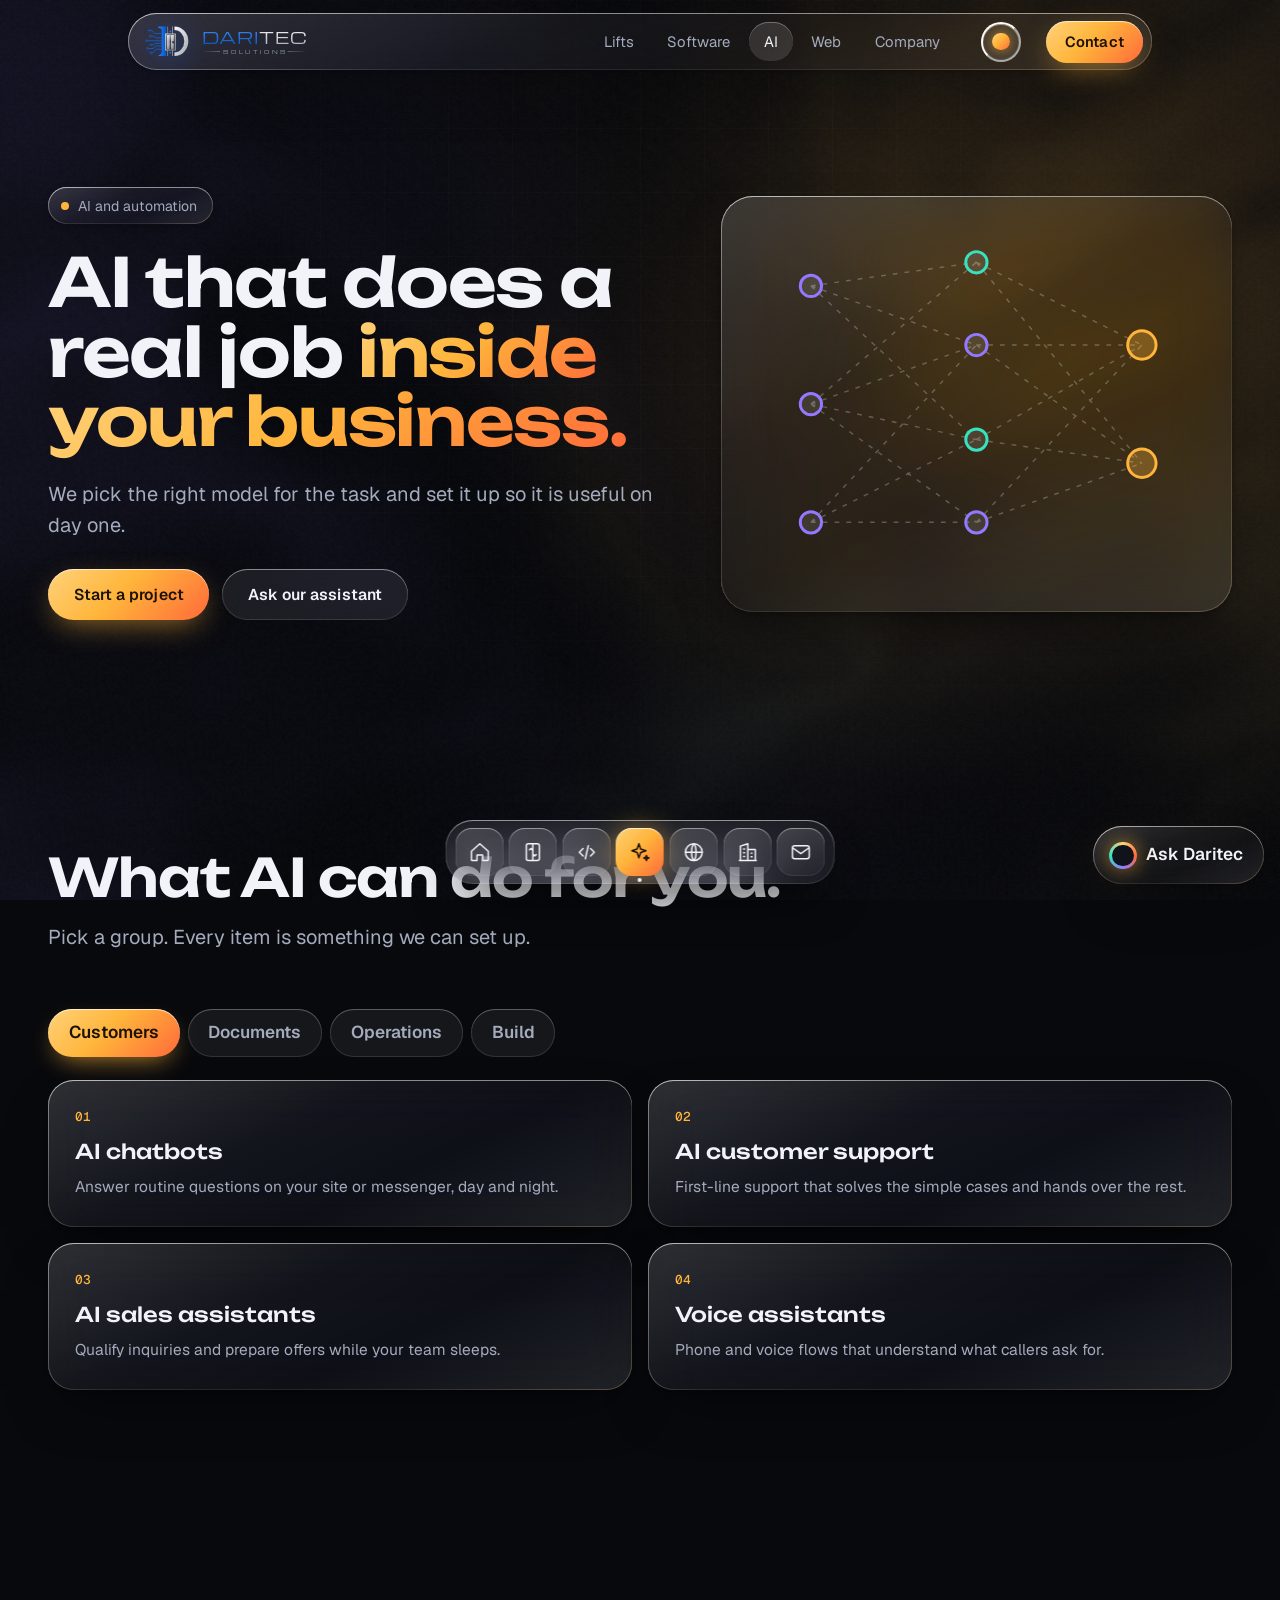
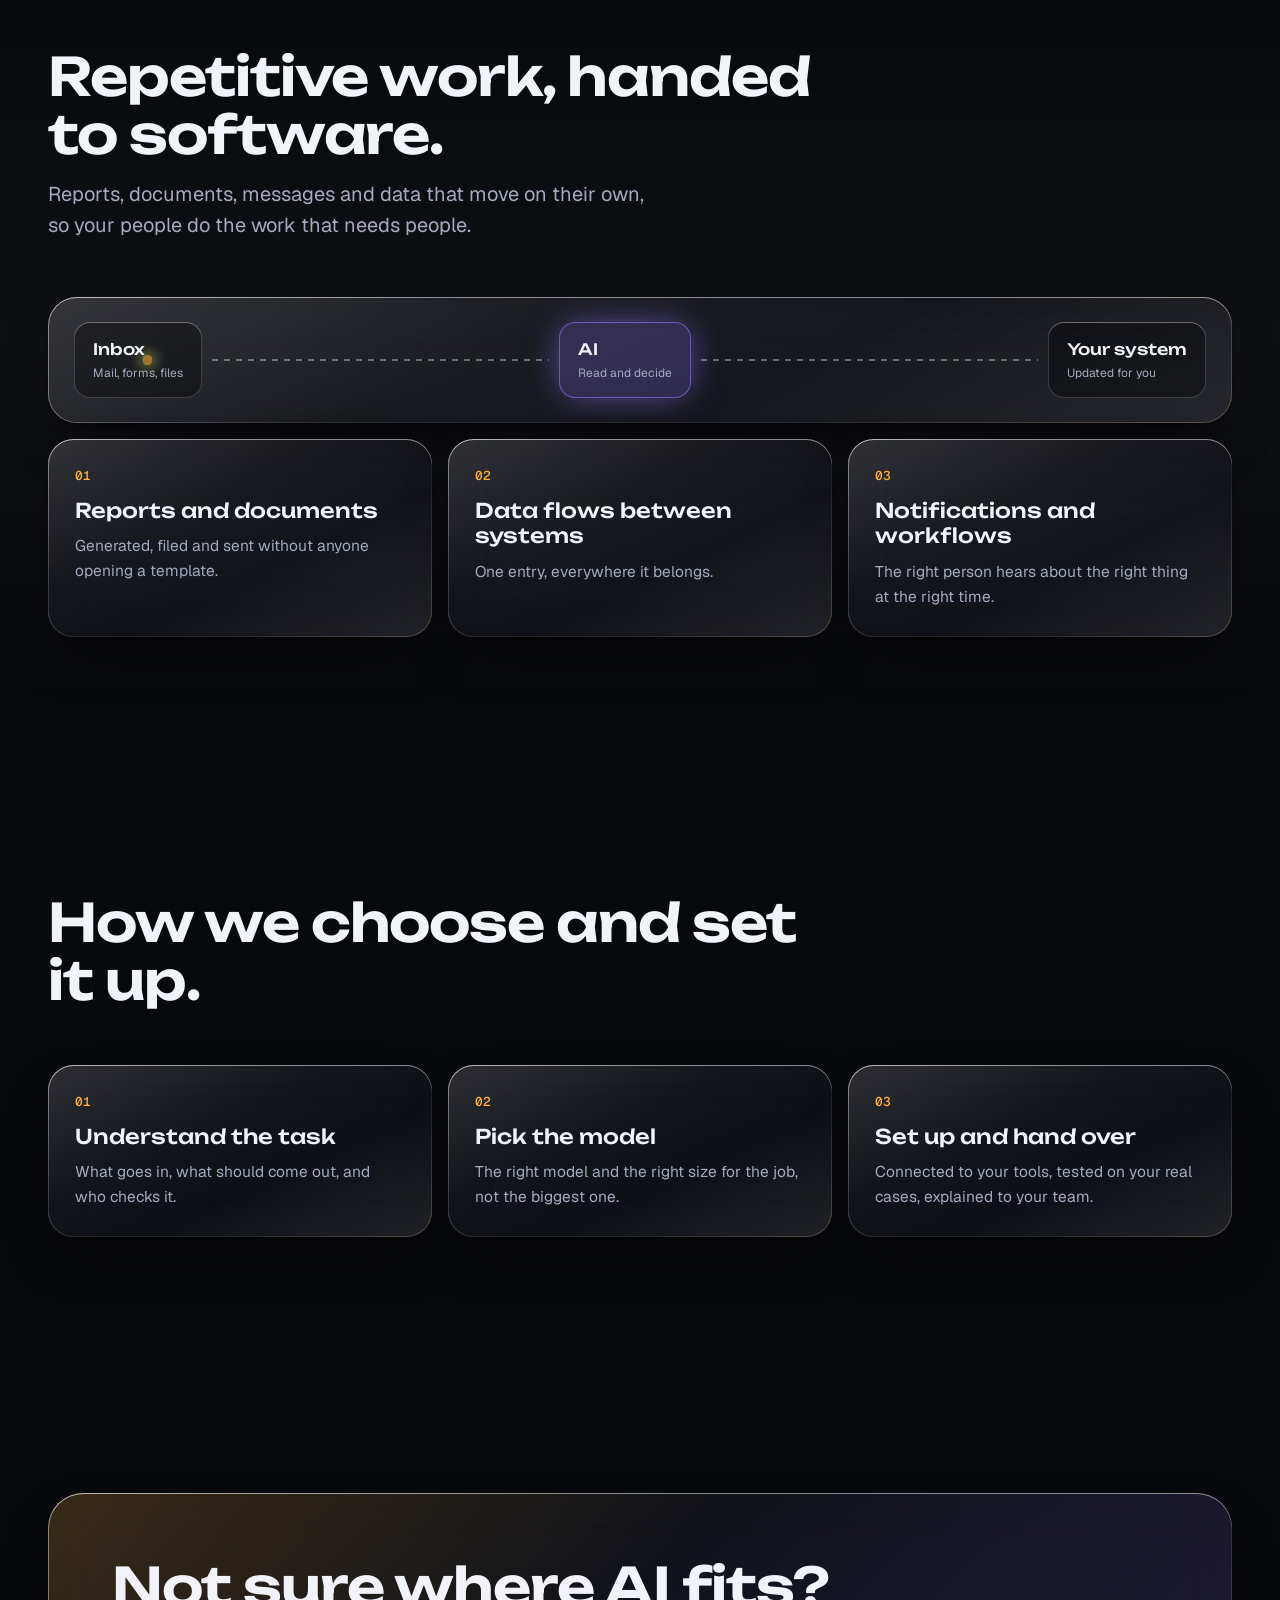
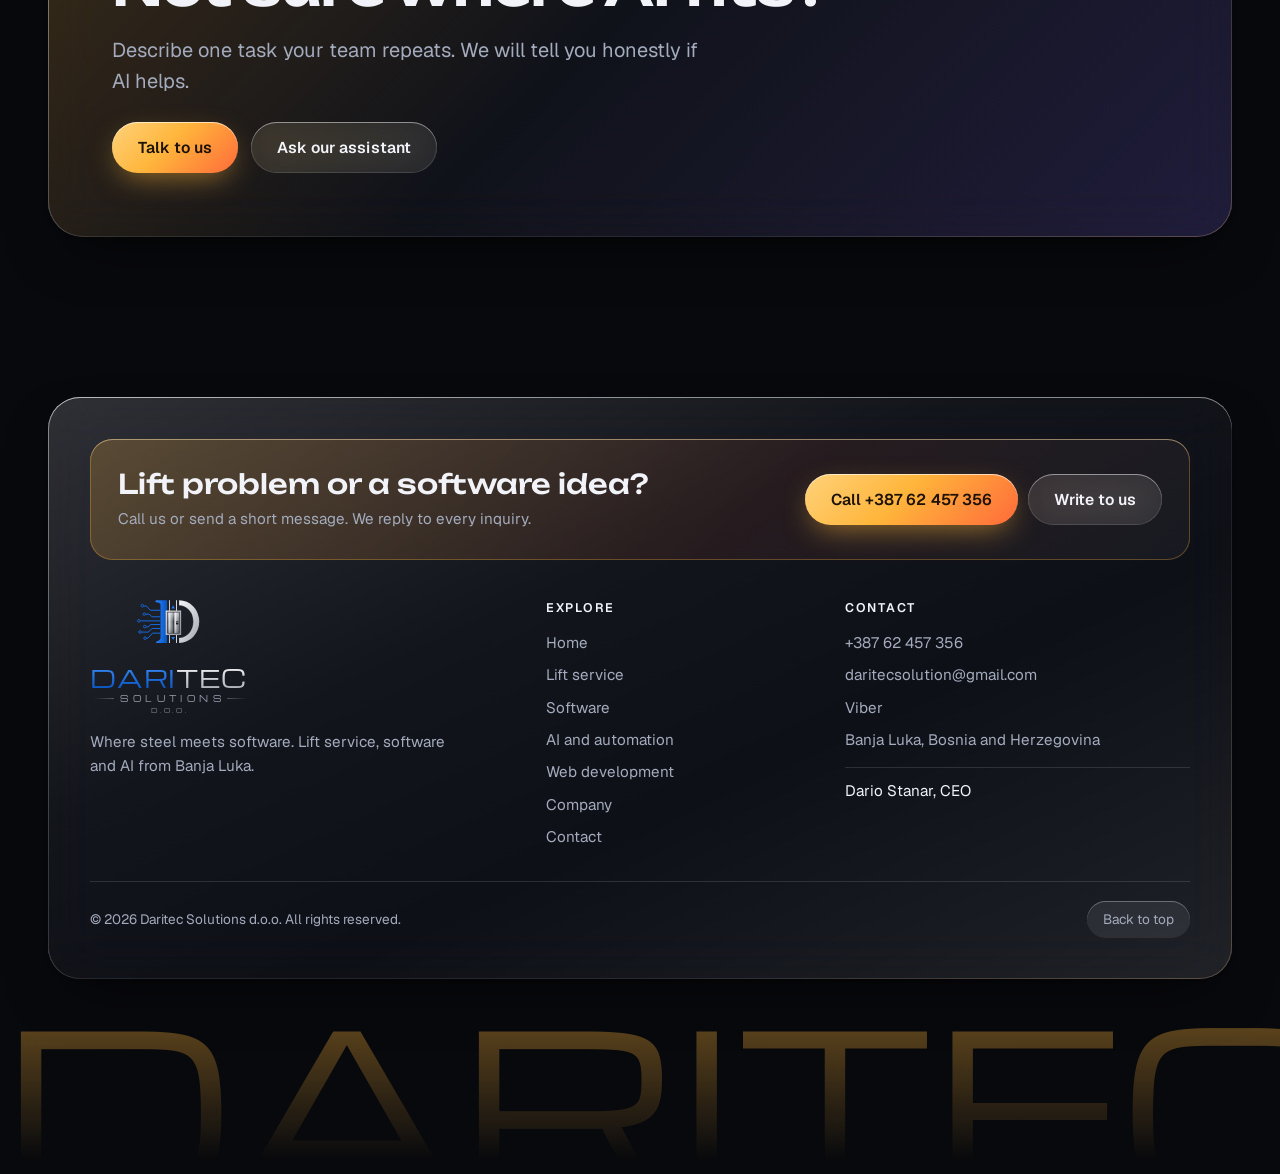
==== commit c8d08f5e: "Viber, direct contact form and chat inquiries by email" ====
--- a/ai.html
+++ b/ai.html
@@ -21,7 +21,7 @@
   <meta property="og:title" content="AI and automation for business | Daritec Solutions" />
   <meta property="og:description" content="AI chatbots, document processing, predictive lift maintenance, ticket and email automation, AI agents and consulting from Daritec Solutions in Banja Luka." />
   <meta property="og:url" content="https://daritecsolutions.com/ai.html" />
-  <script type="module" crossorigin src="/main-3GThLf6i.js"></script>
+  <script type="module" crossorigin src="/main-CsRqn2Bn.js"></script>
   <link rel="stylesheet" crossorigin href="/main-Cq7RVBLX.css">
 <link rel="preload" as="font" type="font/woff2" crossorigin href="/geist-latin-wght-normal-BgDaEnEv.woff2"><link rel="preload" as="font" type="font/woff2" crossorigin href="/unbounded-latin-wght-normal-D5afBTBx.woff2"></head>
 <body data-page="ai">
@@ -169,7 +169,7 @@
           <h3>Contact</h3>
           <a href="tel:+38762457356">+387 62 457 356</a>
           <a href="mailto:daritecsolution@gmail.com">daritecsolution@gmail.com</a>
-          <a href="https://wa.me/38762457356" rel="noopener">WhatsApp</a>
+          <a href="viber://chat?number=%2B38762457356" rel="noopener">Viber</a>
           <span>Banja Luka, Bosnia and Herzegovina</span>
           <span class="foot__ceo">Dario Stanar, CEO</span>
         </address>
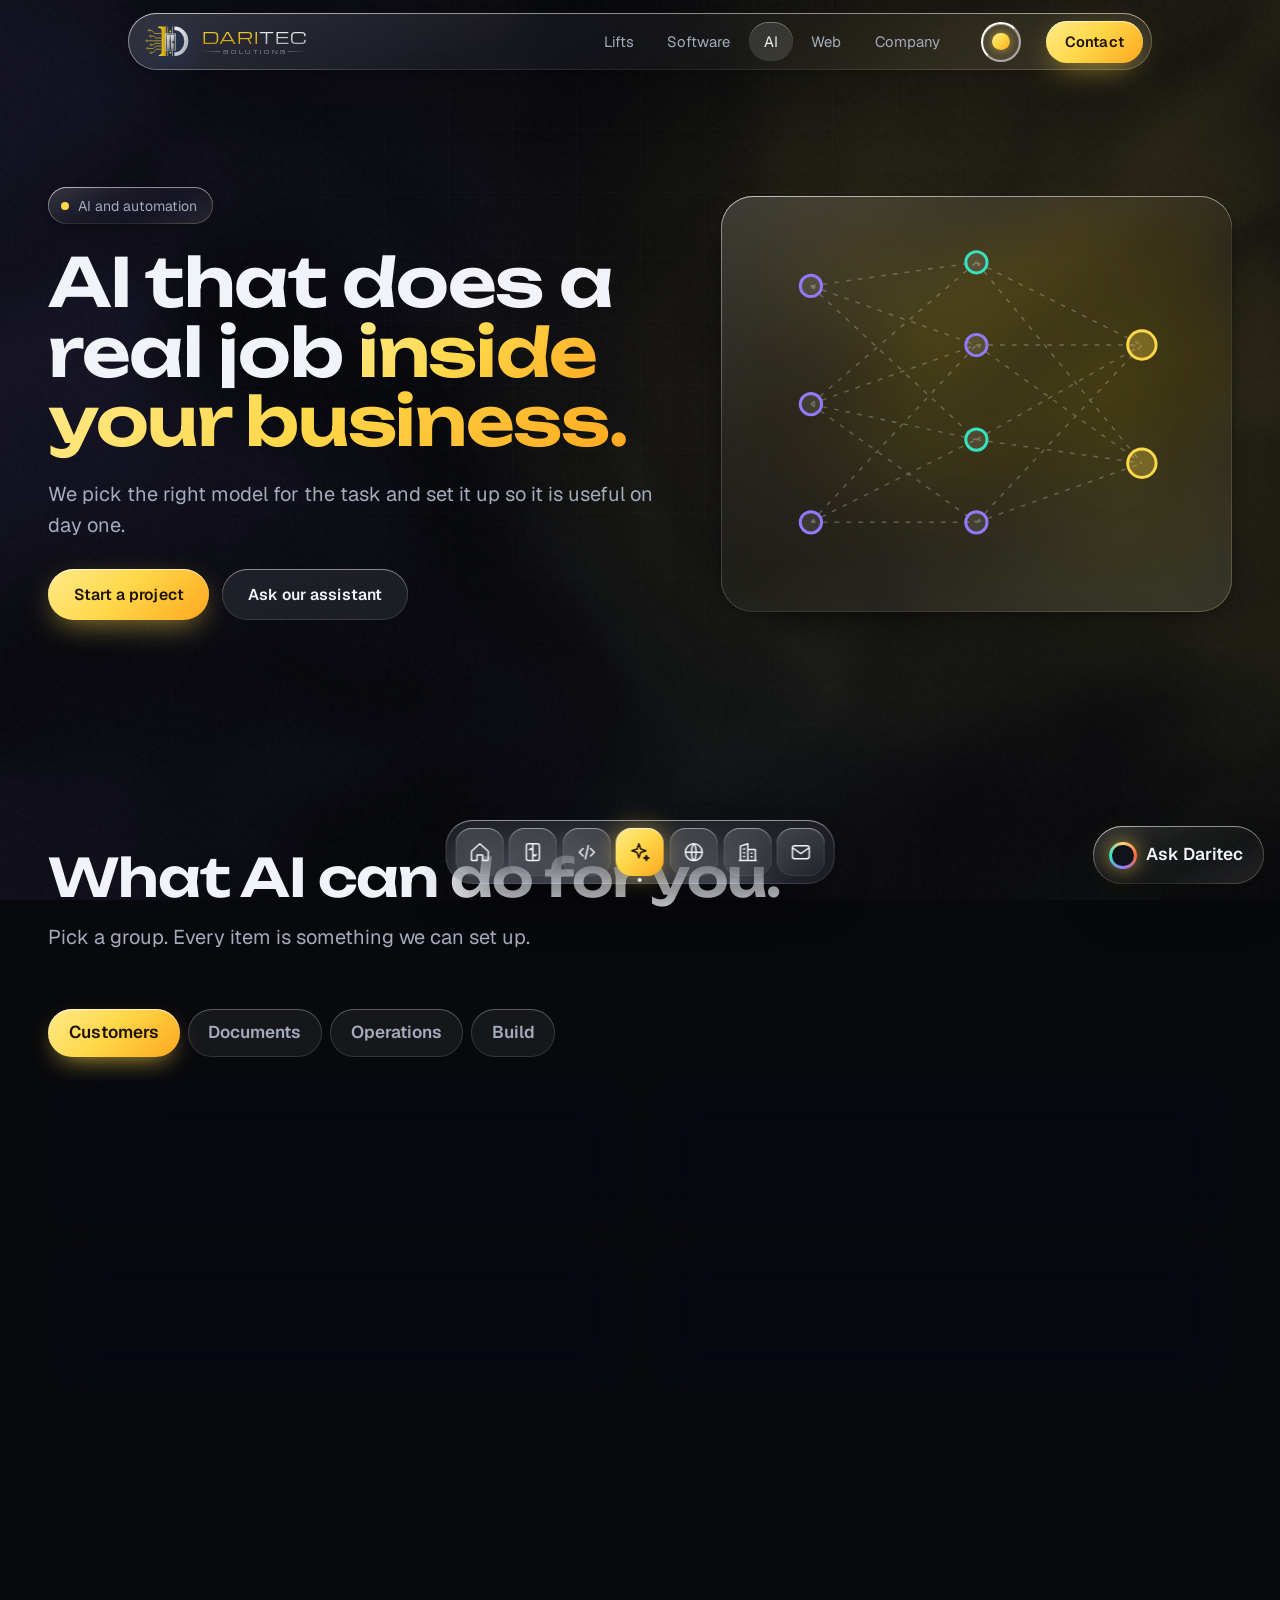
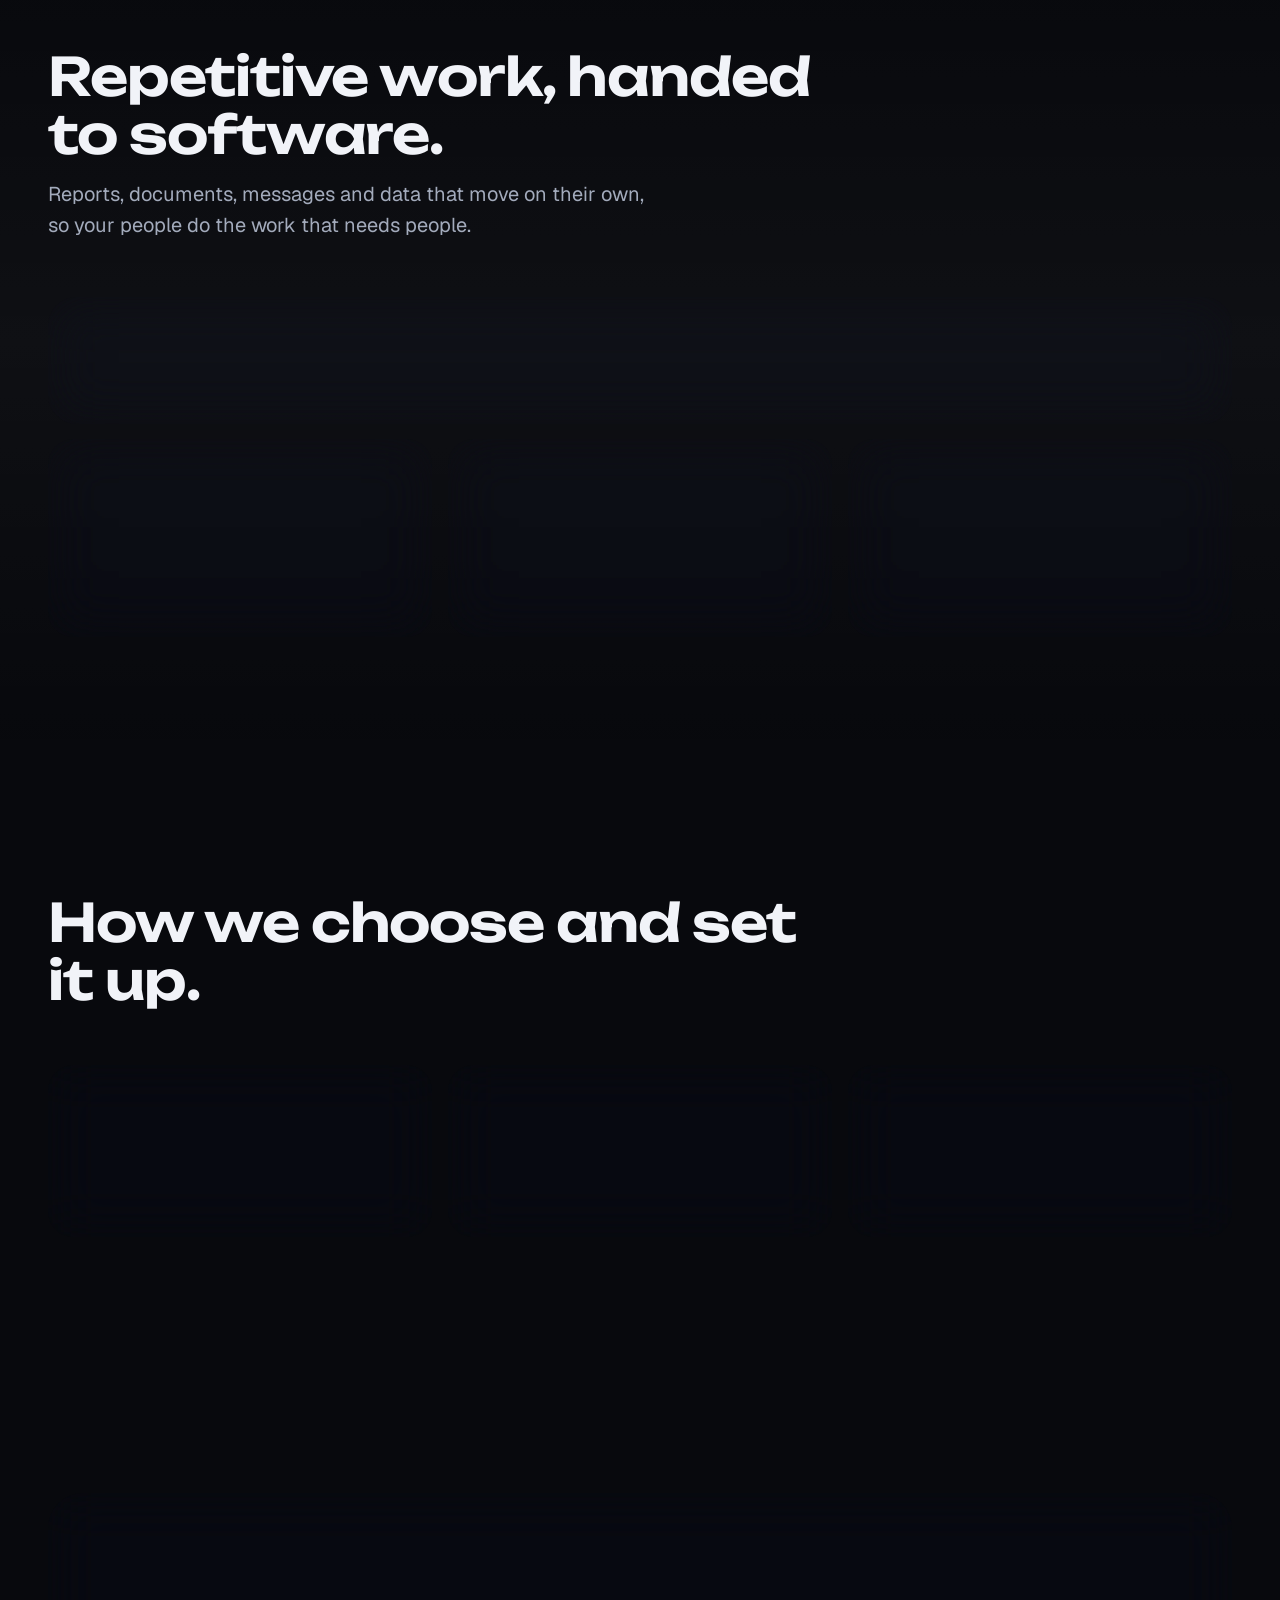
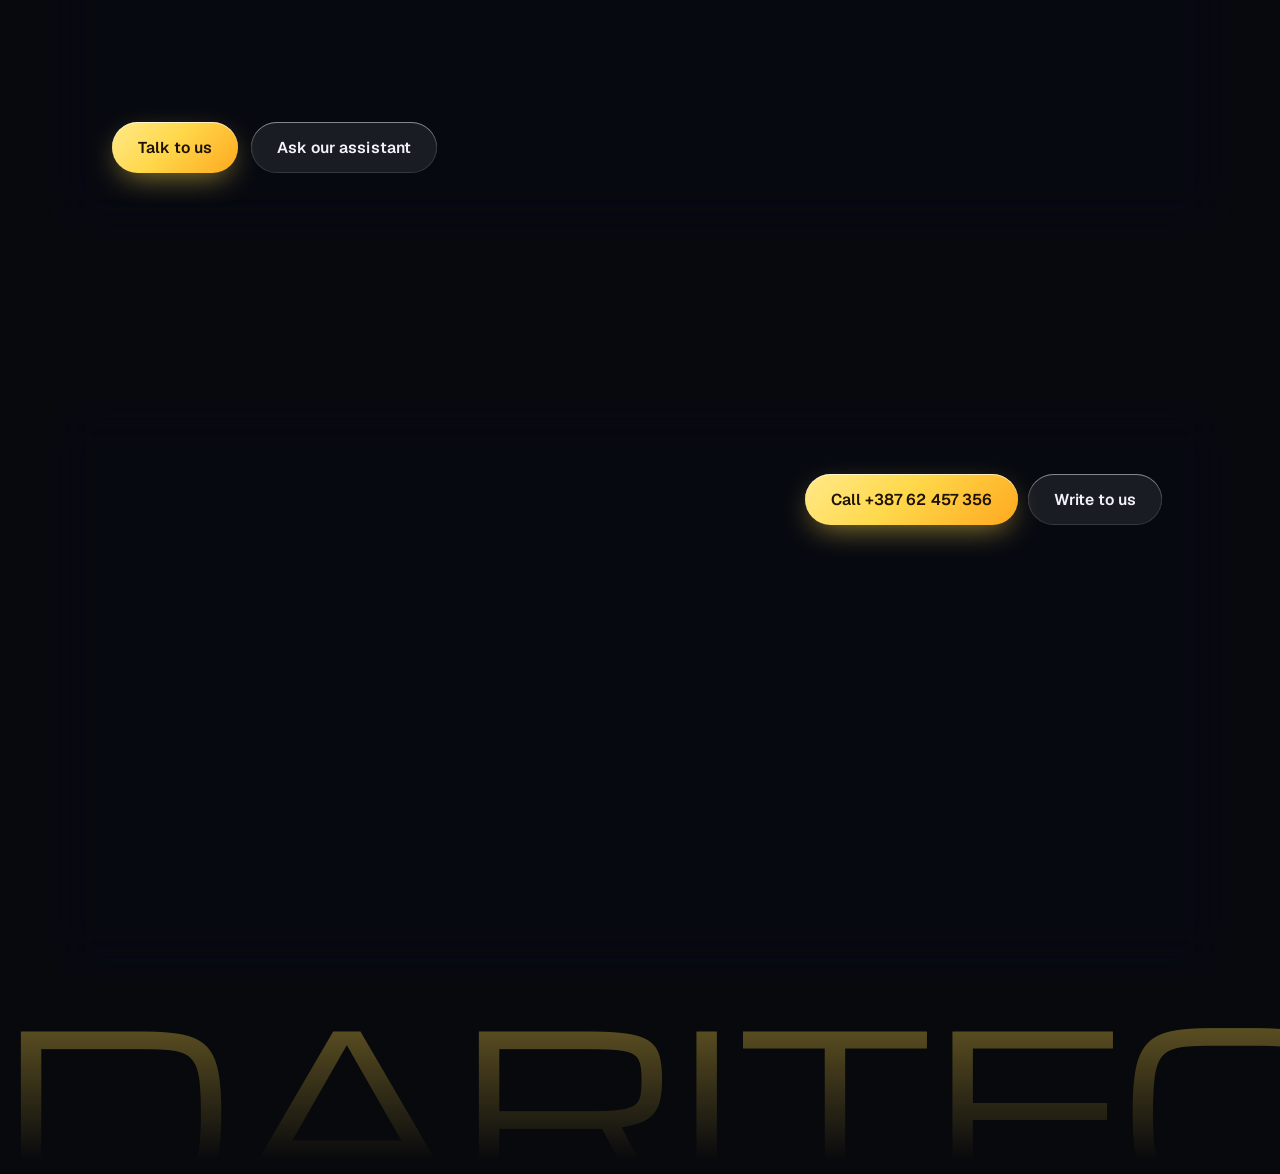
==== commit da2fe08f: "Add site credit, clean up markup" ====
--- a/ai.html
+++ b/ai.html
@@ -5,7 +5,8 @@
 <meta name="viewport" content="width=device-width, initial-scale=1, viewport-fit=cover" />
 <meta name="theme-color" content="#08090d" />
 <meta name="color-scheme" content="dark" />
-<link rel="icon" href="/favicon.ico" sizes="any" />
+<meta name="author" content="Dario S., Daritec Solutions" />
+  <link rel="icon" href="/favicon.ico" sizes="any" />
 <link rel="icon" type="image/png" sizes="48x48" href="/favicon-48.png" />
 <link rel="icon" type="image/png" sizes="192x192" href="/favicon-192.png" />
 <link rel="apple-touch-icon" href="/apple-touch-icon.png" />
@@ -14,14 +15,13 @@
 <meta property="og:image" content="https://daritecsolutions.com/og.png" />
 <meta name="twitter:card" content="summary_large_image" />
 <script>document.documentElement.classList.add('js');try{var t=localStorage.getItem('dt-theme');if(t)document.documentElement.setAttribute('data-theme',t)}catch(e){}try{if(sessionStorage.getItem('dt-doors')){document.documentElement.classList.add('doors-closed')}}catch(e){}setTimeout(function(){if(!window.__dtReady)document.documentElement.classList.add('no-anim')},4000)</script>
-
   <title>AI and automation for business | Daritec Solutions</title>
   <meta name="description" content="AI chatbots, document processing, predictive lift maintenance, ticket and email automation, AI agents and consulting from Daritec Solutions in Banja Luka." />
   <link rel="canonical" href="https://daritecsolutions.com/ai.html" />
   <meta property="og:title" content="AI and automation for business | Daritec Solutions" />
   <meta property="og:description" content="AI chatbots, document processing, predictive lift maintenance, ticket and email automation, AI agents and consulting from Daritec Solutions in Banja Luka." />
   <meta property="og:url" content="https://daritecsolutions.com/ai.html" />
-  <script type="module" crossorigin src="/main-CsRqn2Bn.js"></script>
+  <script type="module" crossorigin src="/main-DDz_1dAH.js"></script>
   <link rel="stylesheet" crossorigin href="/main-Cq7RVBLX.css">
 <link rel="preload" as="font" type="font/woff2" crossorigin href="/geist-latin-wght-normal-BgDaEnEv.woff2"><link rel="preload" as="font" type="font/woff2" crossorigin href="/unbounded-latin-wght-normal-D5afBTBx.woff2"></head>
 <body data-page="ai">
@@ -54,19 +54,15 @@
 <rect x="560" y="248" width="195" height="352" fill="url(#dm-dv)"/>
 <rect x="705" y="398" width="34" height="56" rx="8" fill="#0c0d10"/><rect x="712" y="408" width="20" height="14" rx="4" fill="#cfd2d7"/>
 </symbol></svg>
-
 <a class="skip" href="#main">Skip to content</a>
-
 <div class="doors" id="doors" aria-hidden="true">
   <div class="doors__panel doors__panel--l"></div>
   <div class="doors__panel doors__panel--r"></div>
   <div class="doors__led"><b id="doorsFloor">AI</b><i></i></div>
 </div>
-
 <canvas class="bgfx" id="bgfx" aria-hidden="true"></canvas>
 <div class="bgfx-fallback" aria-hidden="true"></div>
 <div class="progress" aria-hidden="true"><i id="progressBar"></i></div>
-
 <header class="bar" id="bar">
   <div class="bar__pill glass">
     <a class="brand" href="/" aria-label="Daritec Solutions, home">
@@ -79,16 +75,13 @@
     <button class="bar__menu" id="menuBtn" type="button" aria-expanded="false" aria-controls="menu"><span class="sr">Menu</span><i></i><i></i></button>
   </div>
 </header>
-
 <div class="menu" id="menu" hidden>
   <nav class="menu__list" aria-label="All pages"><a href="/"><i class="menu__ic"><svg viewBox="0 0 24 24" fill="none" stroke="currentColor" stroke-width="1.6" stroke-linecap="round" stroke-linejoin="round" aria-hidden="true"><path d="M3 11l9-8 9 8v9a1 1 0 0 1-1 1h-5v-6H9v6H4a1 1 0 0 1-1-1z"/></svg></i><span><b>Home</b><small>Start page</small></span></a><a href="/lifts.html"><i class="menu__ic"><svg viewBox="0 0 24 24" fill="none" stroke="currentColor" stroke-width="1.6" stroke-linecap="round" stroke-linejoin="round" aria-hidden="true"><rect x="5" y="3" width="14" height="18" rx="2.2"/><path d="M12 3v18M8.4 9.4 10 8l1.2 1.4M15.6 14.6 14 16l-1.2-1.4"/></svg></i><span><b>Lift service</b><small>Service, repair and modernisation</small></span></a><a href="/software.html"><i class="menu__ic"><svg viewBox="0 0 24 24" fill="none" stroke="currentColor" stroke-width="1.6" stroke-linecap="round" stroke-linejoin="round" aria-hidden="true"><path d="M8 8l-4 4 4 4M16 8l4 4-4 4M13.6 5 10.4 19"/></svg></i><span><b>Software</b><small>Custom software engineering</small></span></a><a href="/ai.html" aria-current="page"><i class="menu__ic"><svg viewBox="0 0 24 24" fill="none" stroke="currentColor" stroke-width="1.6" stroke-linecap="round" stroke-linejoin="round" aria-hidden="true"><path d="M11 3l1.9 5.6L18.5 10.5 12.9 12.4 11 18l-1.9-5.6L3.5 10.5l5.6-1.9zM19 15.5l.7 2 2 .7-2 .7-.7 2-.7-2-2-.7 2-.7z"/></svg></i><span><b>AI and automation</b><small>AI models and automation</small></span></a><a href="/web.html"><i class="menu__ic"><svg viewBox="0 0 24 24" fill="none" stroke="currentColor" stroke-width="1.6" stroke-linecap="round" stroke-linejoin="round" aria-hidden="true"><circle cx="12" cy="12" r="9"/><path d="M3 12h18M12 3c3.2 3.2 3.2 14.8 0 18M12 3c-3.2 3.2-3.2 14.8 0 18"/></svg></i><span><b>Web development</b><small>Websites and web apps</small></span></a><a href="/company.html"><i class="menu__ic"><svg viewBox="0 0 24 24" fill="none" stroke="currentColor" stroke-width="1.6" stroke-linecap="round" stroke-linejoin="round" aria-hidden="true"><path d="M4 21V5.5L12 3v18M12 9h8v12M7.5 8.5h1M7.5 12.5h1M7.5 16.5h1M15.5 13h1M15.5 17h1M3 21h18"/></svg></i><span><b>Company</b><small>About us and partners</small></span></a><a href="/contact.html"><i class="menu__ic"><svg viewBox="0 0 24 24" fill="none" stroke="currentColor" stroke-width="1.6" stroke-linecap="round" stroke-linejoin="round" aria-hidden="true"><rect x="3" y="5" width="18" height="14" rx="2.4"/><path d="M3.5 7.5 12 13.5l8.5-6"/></svg></i><span><b>Contact</b><small>Call, write or visit</small></span></a></nav>
   <p class="menu__meta">+387 62 457 356<br />daritecsolution@gmail.com</p>
 </div>
-
 <nav class="dock" id="dock" aria-label="Quick navigation">
   <a href="/" aria-label="Home"><svg viewBox="0 0 24 24" fill="none" stroke="currentColor" stroke-width="1.6" stroke-linecap="round" stroke-linejoin="round" aria-hidden="true"><path d="M3 11l9-8 9 8v9a1 1 0 0 1-1 1h-5v-6H9v6H4a1 1 0 0 1-1-1z"/></svg><span>Home</span></a><a href="/lifts.html" aria-label="Lift service"><svg viewBox="0 0 24 24" fill="none" stroke="currentColor" stroke-width="1.6" stroke-linecap="round" stroke-linejoin="round" aria-hidden="true"><rect x="5" y="3" width="14" height="18" rx="2.2"/><path d="M12 3v18M8.4 9.4 10 8l1.2 1.4M15.6 14.6 14 16l-1.2-1.4"/></svg><span>Lift service</span></a><a href="/software.html" aria-label="Software"><svg viewBox="0 0 24 24" fill="none" stroke="currentColor" stroke-width="1.6" stroke-linecap="round" stroke-linejoin="round" aria-hidden="true"><path d="M8 8l-4 4 4 4M16 8l4 4-4 4M13.6 5 10.4 19"/></svg><span>Software</span></a><a href="/ai.html" aria-current="page" aria-label="AI and automation"><svg viewBox="0 0 24 24" fill="none" stroke="currentColor" stroke-width="1.6" stroke-linecap="round" stroke-linejoin="round" aria-hidden="true"><path d="M11 3l1.9 5.6L18.5 10.5 12.9 12.4 11 18l-1.9-5.6L3.5 10.5l5.6-1.9zM19 15.5l.7 2 2 .7-2 .7-.7 2-.7-2-2-.7 2-.7z"/></svg><span>AI and automation</span></a><a href="/web.html" aria-label="Web development"><svg viewBox="0 0 24 24" fill="none" stroke="currentColor" stroke-width="1.6" stroke-linecap="round" stroke-linejoin="round" aria-hidden="true"><circle cx="12" cy="12" r="9"/><path d="M3 12h18M12 3c3.2 3.2 3.2 14.8 0 18M12 3c-3.2 3.2-3.2 14.8 0 18"/></svg><span>Web development</span></a><a href="/company.html" aria-label="Company"><svg viewBox="0 0 24 24" fill="none" stroke="currentColor" stroke-width="1.6" stroke-linecap="round" stroke-linejoin="round" aria-hidden="true"><path d="M4 21V5.5L12 3v18M12 9h8v12M7.5 8.5h1M7.5 12.5h1M7.5 16.5h1M15.5 13h1M15.5 17h1M3 21h18"/></svg><span>Company</span></a><a href="/contact.html" aria-label="Contact"><svg viewBox="0 0 24 24" fill="none" stroke="currentColor" stroke-width="1.6" stroke-linecap="round" stroke-linejoin="round" aria-hidden="true"><rect x="3" y="5" width="18" height="14" rx="2.4"/><path d="M3.5 7.5 12 13.5l8.5-6"/></svg><span>Contact</span></a>
 </nav>
-
   <main id="main">
     <section class="phero" id="top" aria-labelledby="h-hero">
       <div class="wrap phero__grid">
@@ -127,7 +120,6 @@
         <div class="cards" data-stagger><article class="card glass" data-glass data-tilt><b class="card__n">01</b><h3>Understand the task</h3><p>What goes in, what should come out, and who checks it.</p></article><article class="card glass" data-glass data-tilt><b class="card__n">02</b><h3>Pick the model</h3><p>The right model and the right size for the job, not the biggest one.</p></article><article class="card glass" data-glass data-tilt><b class="card__n">03</b><h3>Set up and hand over</h3><p>Connected to your tools, tested on your real cases, explained to your team.</p></article></div>
       </div>
     </section>
-
     <section class="sec sec--cta" aria-labelledby="h-cta">
       <div class="wrap">
         <div class="cta glass" data-glass>
@@ -141,7 +133,6 @@
       </div>
     </section>
   </main>
-
   <footer class="foot" id="foot">
   <div class="wrap">
     <div class="foot__panel glass" data-glass>
@@ -175,13 +166,12 @@
         </address>
       </div>
       <div class="foot__bottom">
-        <p>&copy; <span id="year">2026</span> Daritec Solutions d.o.o. All rights reserved.</p>
+        <p>&copy; <span id="year">2026</span> Daritec Solutions d.o.o. All rights reserved. Website by Dario S., Daritec Solutions.</p>
         <a href="#top" class="foot__top-link">Back to top</a>
       </div>
     </div>
   </div>
   <p class="foot__giant" aria-hidden="true">DARITEC</p>
 </footer>
-
 </body>
 </html>
